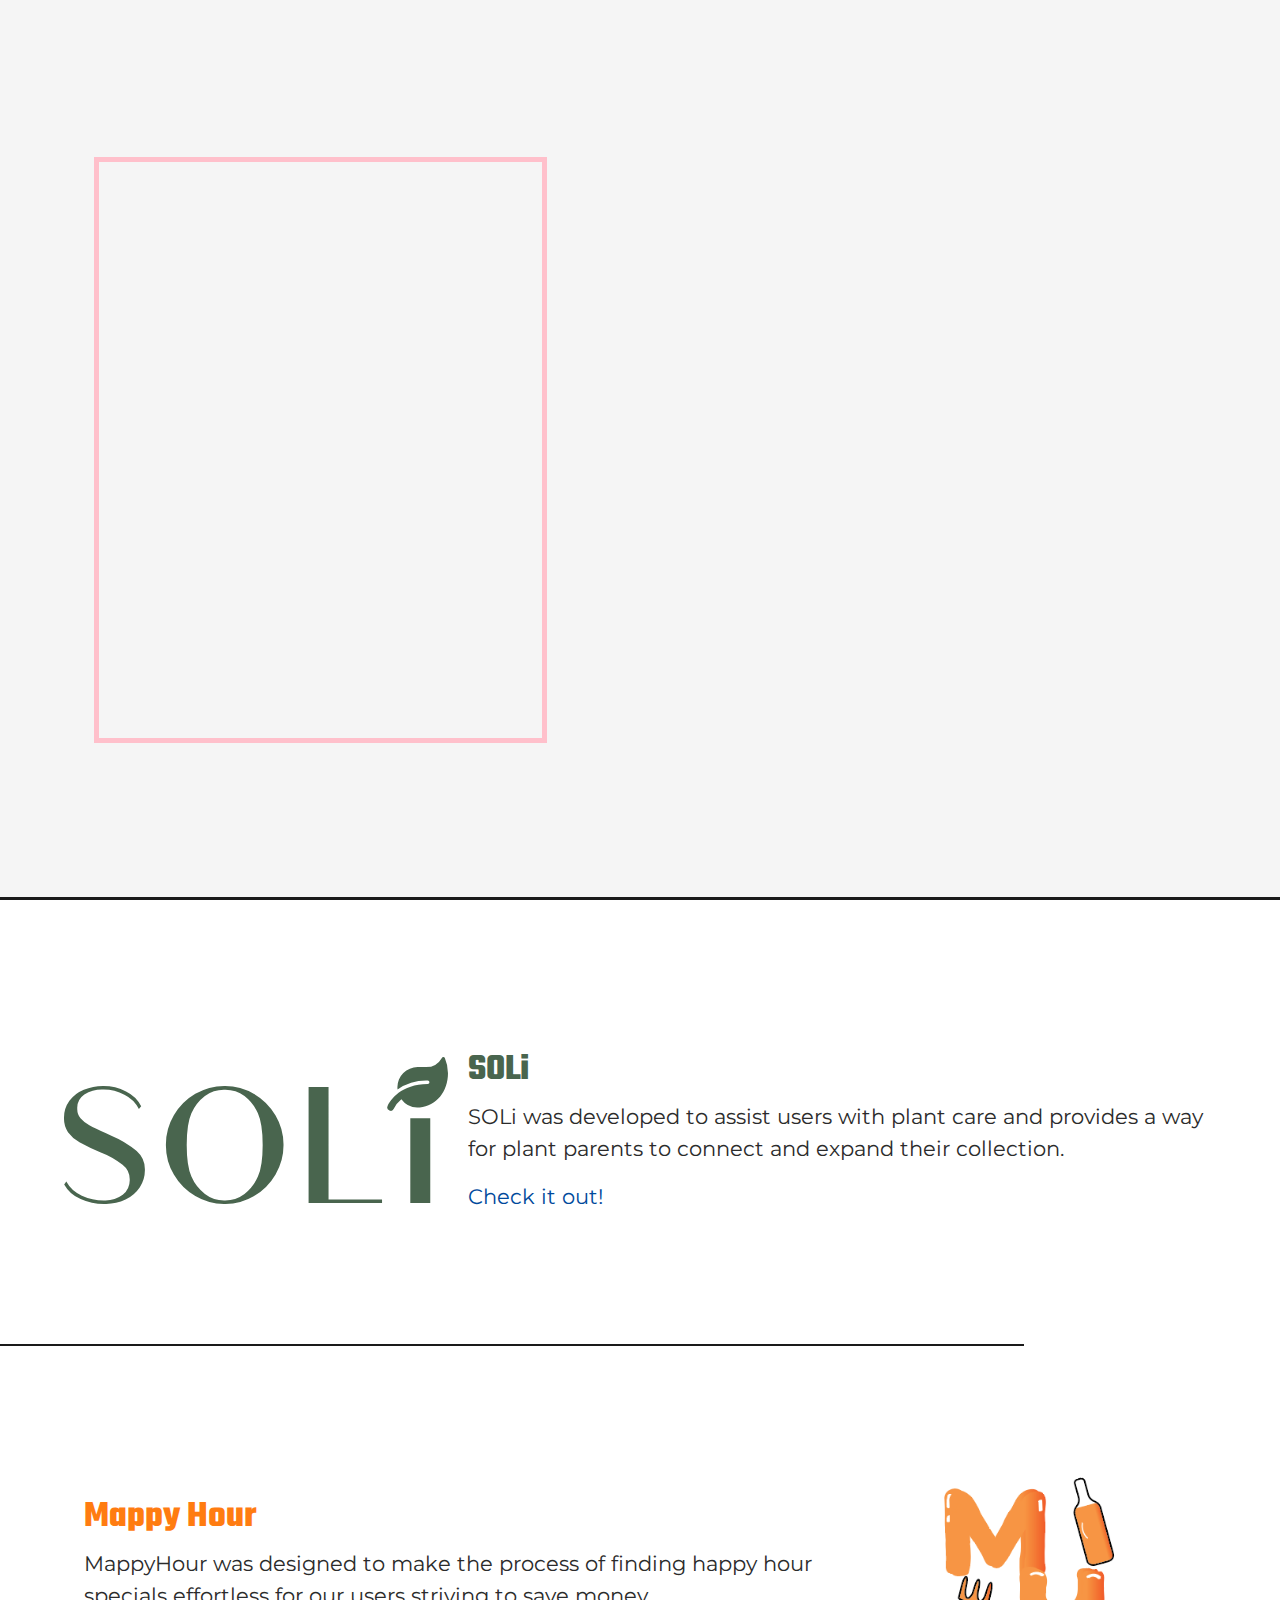
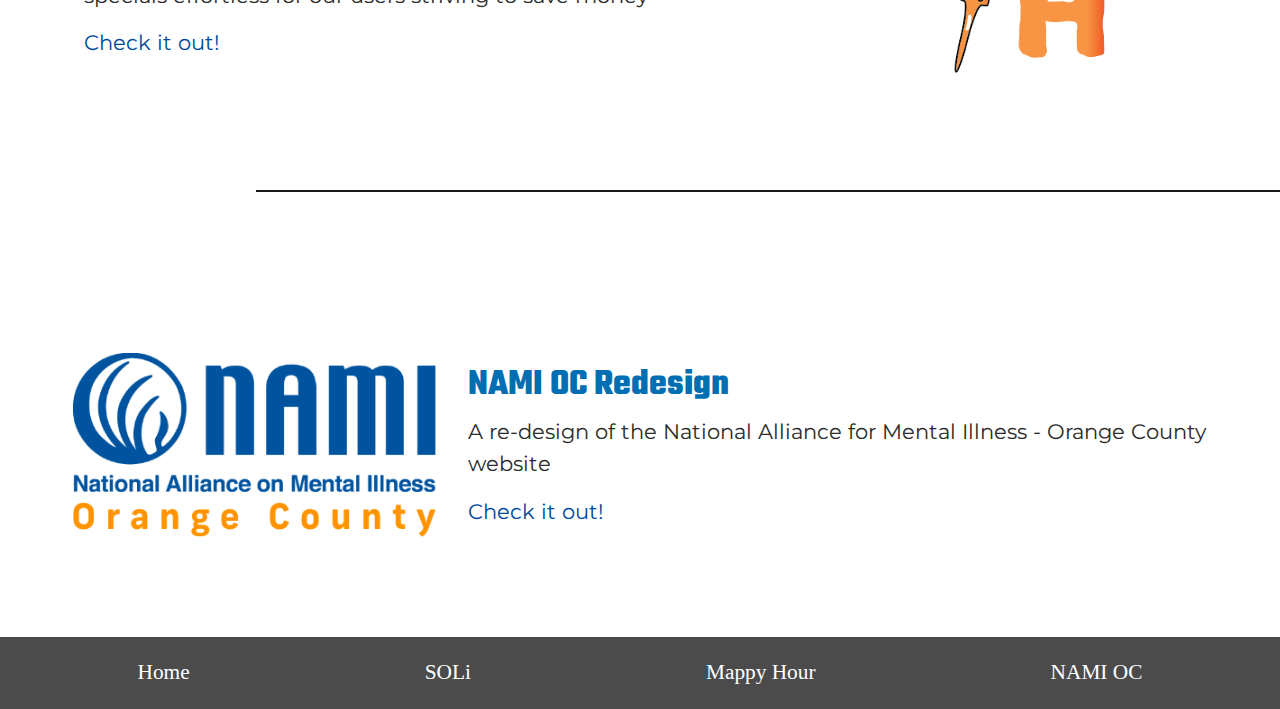
==== index.html @ 0fc28e8e "responsive aimations and new header for home page. changed about me to be home and fixed footer as w" ====
<!DOCTYPE html>
<html>

<head>
    <link rel="stylesheet" href="https://stackpath.bootstrapcdn.com/bootstrap/4.3.1/css/bootstrap.min.css"
        integrity="sha384-ggOyR0iXCbMQv3Xipma34MD+dH/1fQ784/j6cY/iJTQUOhcWr7x9JvoRxT2MZw1T" crossorigin="anonymous">
    <link href="css/style.css" type="text/css" rel="stylesheet">
    <meta name="viewport" content="width=device-width, initial-scale=1">
    <link href="https://fonts.googleapis.com/css?family=Montserrat|Teko&display=swap" rel="stylesheet">
    <title>JsG Portfolio</title>
</head>

<script src="https://ajax.googleapis.com/ajax/libs/jquery/3.4.1/jquery.min.js"></script>
<script src="js/script.js"></script>

<body>

    <div class='header'>
        <div class="container">
            <span class="text1">J</span>
            <span class="text2">s</span>
            <span class="text3">G</span>
        </div>
        <div class="personal">
            Hi, my name is Jonathan, but you can call me Jack.
            <br><br>
            I have experience in UX Research, UI Design, Frontend Coding, and graphic design.
            <br><br>
            <a href="mailto:j13galloway@gmail.com" target="_blank" rel="noopener noreferrer" class="button"
                id="contact">Say Hi!</a>
        </div>
    </div>

    <a href="#solilink">
        <div class="box" href="">
            <span></span>
            <span></span>
            <span></span>
        </div>
    </a>



    <div class="showcase" id="solilink">
        <div class="gridImg"><a href="Soli/soli.html"><img class="showHiFi" src="Soli/images/logo.svg"></a>
        </div>
        <div class="gridText">
            <h1 class="showHeading" style="color: #49654E;">SOLi</h1>
            <p>SOLi was developed to assist users with plant care and provides a way for plant parents to connect
                and
                expand their collection.</p>
            <div><a href="Soli/soli.html">Check it out!</a></div>
        </div>
    </div>
    <hr />

    <div class="showcase2">
        <div class="gridImg2"><a href="MappyHour/index.html"><img class="showHiFi"
                    src="MappyHour/images/logo_2.PNG"></a>
        </div>
        <div class="gridText2">
            <h1 class="showHeading" style="color: #ff7c11;">Mappy Hour</h1>
            <p>MappyHour was designed to make the process of finding happy hour specials effortless for our users
                striving to save money
            </p>
            <div><a href="MappyHour/index.html">Check it out!</a></div>
        </div>
    </div>
    <div id="move">
        <hr />
    </div>


    <div class="showcase">
        <div class="gridImg"><a href="NAMI/nami.html"><img class="showHiFi" src="NAMI/images/nami_logo.png"></a>
        </div>
        <div class="gridText">
            <h1 class="showHeading" style="color: #006EB3;">NAMI OC Redesign</h1>
            <p>A re-design of the National Alliance for Mental Illness - Orange County website
            </p>
            <div><a href="NAMI/nami.html">Check it out!</a></div>
        </div>
    </div>


    <footer id="footer">
        <!-- <div><a href="Contact Me/contactMe.html">Contact Me</a></div> -->
        <div class="footerMobile"><a href="#">Home</a></div>
        <div class="footerMobile"><a href="Soli/soli.html">SOLi</a></div>
        <div class="footerMobile"><a href="MappyHour/index.html">Mappy Hour</a></div>
        <div class="footerMobile"><a href="NAMI/nami.html">NAMI OC</a></div>
    </footer>

</body>

</html>
---- css/style.css ----
body {
    font-family: 'Montserrat', sans-serif;
    color: #2b2b2b;
    opacity: 1;
    transition: 2s opacity;
    font-size: 16pt;
    background-color: white;
}

html{
    scroll-behavior: smooth;
}

.header{
    width: auto;
    height: 100vh;
    display: grid;
    grid-template-rows: 100vh;
    grid-template-columns: 1fr 1fr;
    grid-template-areas: 
    "logo info";
    align-items: center;
    background-color: whitesmoke;
    align-items: center;
    border-bottom: 3px solid #1a1a1a;
}

.bigWord{
    font-size: 555pt;
    color: #1a1a1a;
    font-family: 'Teko', sans-serif;
    padding: 20px;
}

.button{
    text-align: center;
    font-weight: bolder;
    padding: 10px 26px 10px 26px;
    max-width: 250px;
    margin: 10px 0 10px 0;
    width: auto;
    height: auto;
    transition: all .2s ease-in-out;
}

.button:hover { transform: scale(1.1); }

#contact{
    background-color: #353535;
    color: white;
    text-decoration: none;
}

a {
    color: #00499C;
}

a:hover{
    color: rgb(0, 52, 112);
}

.personal{
    grid-area: info;
    opacity: 0;
    color: #1a1a1a;
    font-size: 16pt;
    animation: info 2s 1;
    animation-fill-mode: forwards;
    animation-delay: 3.5s;
    border: pink solid 5px;
}

@keyframes info{
    0%{
        opacity: 0;
    }
    100%{
        opacity: 100%;
    }
}

.box{
    position: absolute;
    top: 85%;
    left: 50%;
    transform: translate(-50%, -50%)
}

.box span{
    display: block;
    width: 30px;
    height: 30px;
    opacity: 0;
    border-bottom: 2px solid #000000;
    border-right: 2px solid #000000;
    transform: rotate(45deg);
    margin: -10px;
    animation: animate 2s infinite;
    animation-delay: 7s;
}
.box span:nth-child(2){
    animation-delay: 6.8s;
}
.box span:nth-child(3){
    animation-delay: 6.6s;
}

@keyframes animate{
    0%{
        opacity: 0;
        transform: rotate(45deg) translate(-20px,-20px);
    }
    50%{
        opacity: 1;
    }
    100%{
        opacity: 0;
        transform: rotate(45deg) translate(20px,20px);
    }
}


.container{
    width: auto;
    height: auto;
    grid-area: logo;
    border: pink solid 5px;
}

.container span{
    color: #1a1a1a;
    display: inline-block;
}

.text1{
    animation: text 3s 1;
    opacity: 0;
    animation-fill-mode: forwards;
    font-size: 30vw;
    color: #1a1a1a;
    font-family: 'Teko', sans-serif;
}

.text2{
    animation: text 3s 1;
    opacity: 0;
    animation-fill-mode: forwards;
    font-size: 30vw;
    color: #1a1a1a;
    font-family: 'Teko', sans-serif;
    animation-delay: 0.2s;
}

.text3{
    animation: text 3s 1;
    opacity: 0;
    animation-fill-mode: forwards;
    font-size: 30vw;
    color: #1a1a1a;
    font-family: 'Teko', sans-serif;
    animation-delay: 0.4s;
}

@keyframes text{
    0%{
        opacity: 0;
        color: whitesmoke;
        transform: translate(300%, 200px);
    }
    40%{
        opacity: 100%;
    }
    60%{
        opacity: 100%;
        transform: translate(300%,0);
    }
    70%{
        opacity: 100%;
        transform: translate(300%,0);
    }
    100%{
        opacity: 100%;
        transform: translate(0,0);
    }
    
}

.showcase{
    margin: 3% 5% 0 5%;
    display: grid;
    grid-template-columns: 1fr 1fr 1fr;
    grid-template-rows: 30vw;
    grid-template-areas: 
    "pic txt txt";
    align-items: center;
}

.gridImg{
    display: grid;
    grid-area: pic;
}

.gridText{
    padding-left: 20px;
    display: grid;
    grid-area: txt;
}

.showcase2{
    margin: 3% 5% 0 5%;
    display: grid;
    grid-template-columns: 1fr 1fr 1fr;
    grid-template-rows: 30vw;
    grid-template-areas: 
    "txt2 txt2 pic2";
    align-items: center;
}

.gridImg2{
    display: grid;
    grid-area: pic2;
}

.gridText2{
    padding-left: 20px;
    display: grid;
    grid-area: txt2;
}

.showHeading{
    color: #00499C;
    font-weight: bold;
    font-size: 28pt;
    font-family: 'Teko', sans-serif;
}

.showHiFi{
    text-align: center;
    max-width: 500px;
    width: 30vw;
}

hr {
    display: flex;
    justify-items: flex-start;
    height: 1px;
    border: 0;
    border-top: 2px solid #1a1a1a;
    margin: 1em 0;
    padding: 0;
    width: 80vw;
}

#move {
    display: flex;
    justify-content: flex-end;
}

#footer{
    display: flex;
    justify-content: space-around;
    align-content: center;
    justify-items: center;
    height: auto;
    padding: 20px;
    background-color: rgb(75, 75, 75);
    color: white;
    font-family: Georgia, 'Times New Roman', Times, serif;
}

#footer a{
    color: white;
}

#footer a:hover{
    color: rgb(204, 204, 204);
    text-decoration: none;
}



/* @media only screen and (max-width: 750px) {

    body {
        font-family: 'Montserrat', sans-serif;
        color: #2b2b2b;
        opacity: 1;
        transition: 2s opacity;
        font-size: 14pt;
    }
    
    body.fade-out {
        opacity: 0;
        transition: none;
    }
    
    .header{
        width: auto;
        height: 50vh;
        background-color: #00499C;
        display: flex;
        flex-direction: column;
    }
    
    .bigWord{
        font-size: 200pt;
        color: white;
        font-family: 'Teko', sans-serif;
        padding: 0;
        line-height: 110px;
        margin: 80px 0 0 0;
    }
    
    .button{
        text-align: center;
        font-weight: bolder;
        padding: 7px 23px 7px 23px;
        max-width: 250px;
        margin: 10px 0 10px 0;
        width: auto;
        height: auto;
        transition: all .2s ease-in-out;
        border: #ffffff73 2px solid;
    }
    
    .button:hover { transform: scale(1.1); }
    
    #contact{
        background-color: #00499C;
        color: white;
    }
    
    a {
        color: #00499C;
    }
    
    a:hover{
        color: rgb(0, 52, 112);
    }
    
    #personal{
        color: white;
        border: white;
    }
    
    
    .showcase{
        margin: 3% 5% 0 5%;
        display: grid;
        grid-template-columns: 1fr 1fr 1fr;
        grid-template-rows: 30vw;
        grid-template-areas: 
        "pic txt txt";
        align-items: center;
    }
    
    .gridImg{
        display: grid;
        grid-area: pic;
    }
    
    .gridText{
        padding-left: 20px;
        display: grid;
        grid-area: txt;
    }
    
    .showcase2{
        margin: 3% 5% 0 5%;
        display: grid;
        grid-template-columns: 1fr 1fr 1fr;
        grid-template-rows: 30vw;
        grid-template-areas: 
        "txt2 txt2 pic2";
        align-items: center;
    }
    
    .gridImg2{
        display: grid;
        grid-area: pic2;
    }
    
    .gridText2{
        padding-left: 20px;
        display: grid;
        grid-area: txt2;
    }
    
    .showHeading{
        color: #00499C;
        font-weight: bold;
        font-size: 28pt;
        font-family: 'Teko', sans-serif;
    }
    
    .showHiFi{
        text-align: center;
        max-width: 500px;
        width: 30vw;
    }
    
    hr {
        display: flex;
        justify-items: flex-start;
        height: 1px;
        border: 0;
        border-top: 2px solid #00499C;
        margin: 1em 0;
        padding: 0;
        width: 80vw;
    }
    
    #move {
        display: flex;
        justify-content: flex-end;
    }
    
    #footer{
        display: flex;
        flex-direction: column;
        height: auto;
        padding: 20px;
        background-color: rgb(75, 75, 75);
        color: white;
        font-family: Georgia, 'Times New Roman', Times, serif;
    }
    
    #footer a{
        color: white;
    }
    
    #footer a:hover{
        color: rgb(204, 204, 204);
        text-decoration: none;
    }

    .footerMobile{
        display: flex;
        justify-content: center;
        padding: 20px;
    }

} */
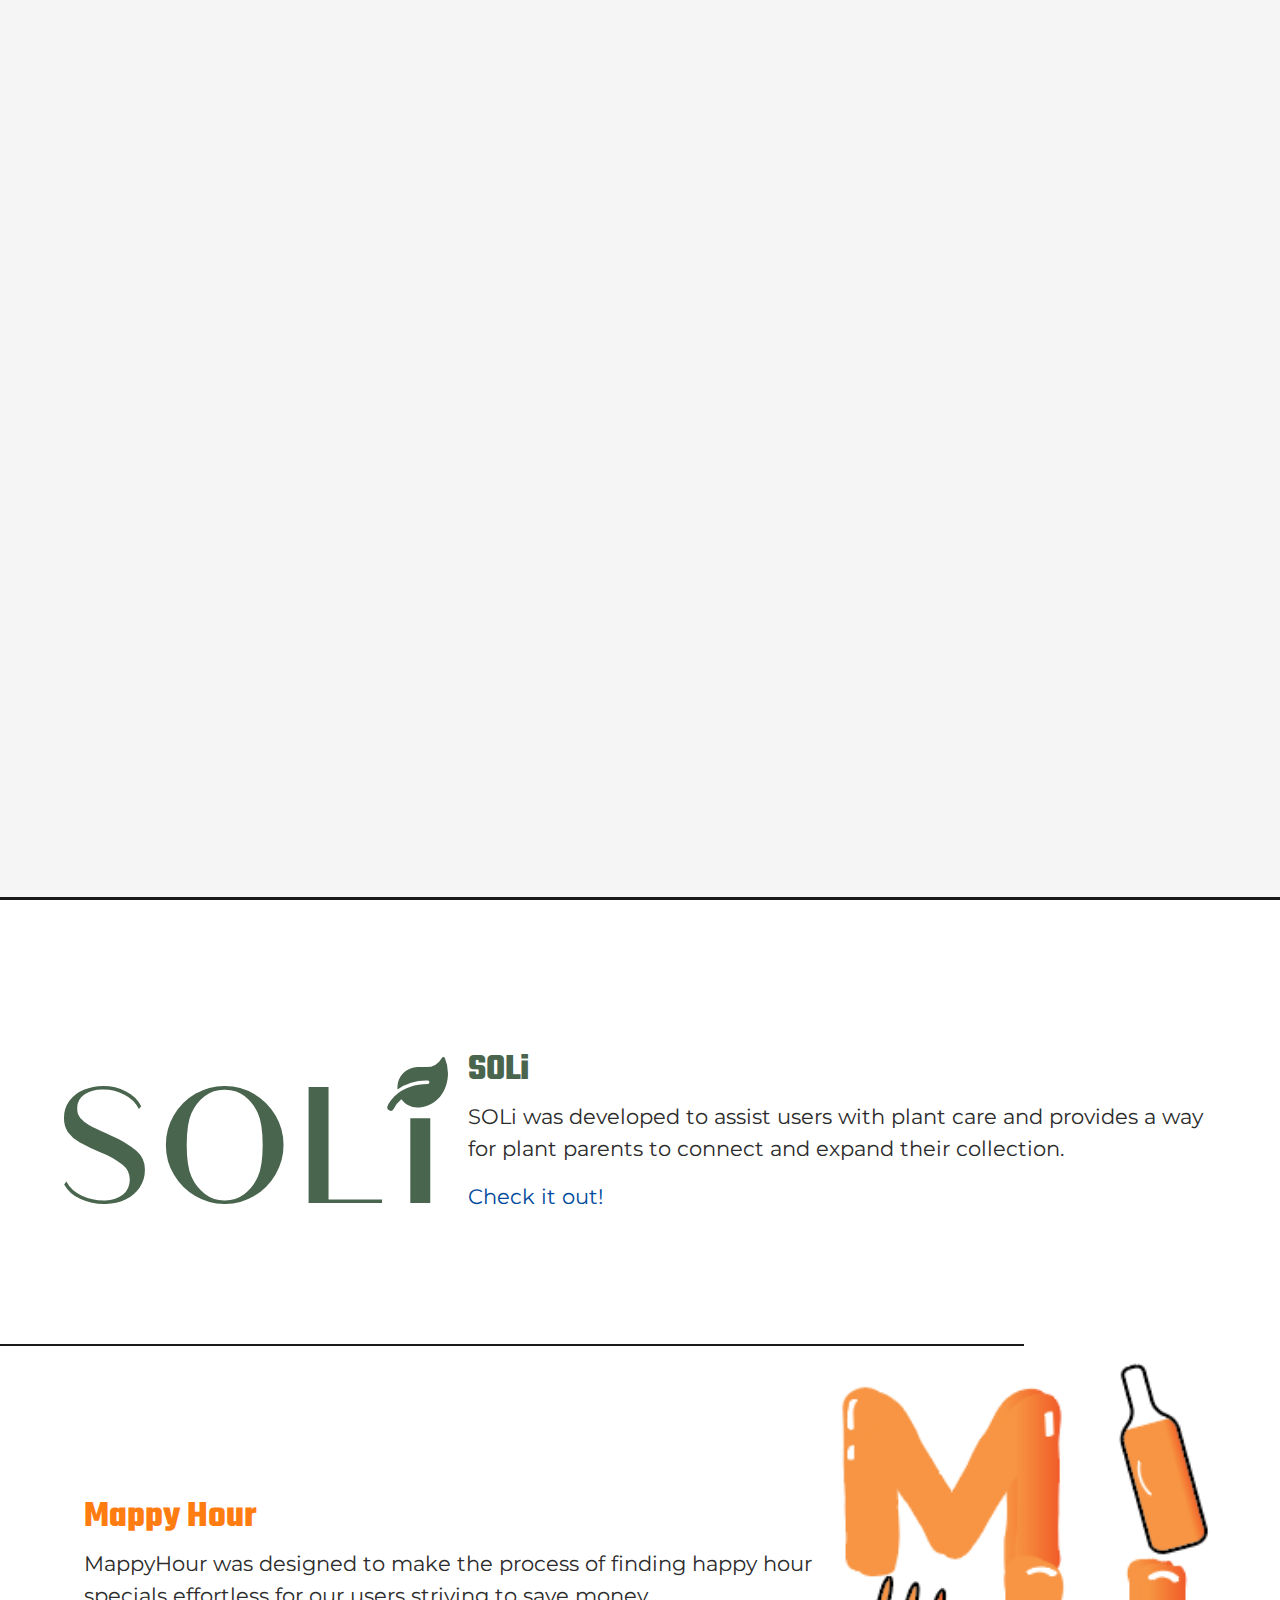
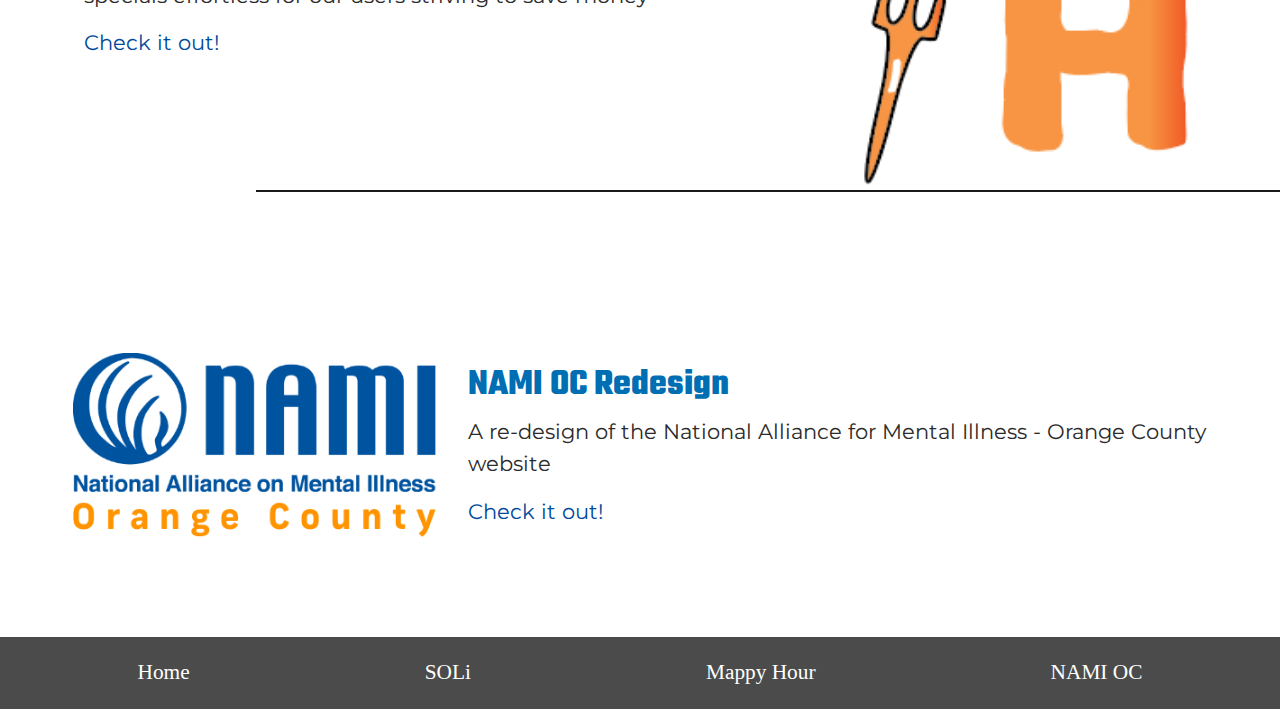
==== commit 81cded71: "Mobile responsive site fixed" ====
--- a/index.html
+++ b/index.html
@@ -18,7 +18,7 @@
     <div class='header'>
         <div class="container">
             <span class="text1">J</span>
-            <span class="text2">s</span>
+            <span class="text2">S</span>
             <span class="text3">G</span>
         </div>
         <div class="personal">
@@ -30,14 +30,6 @@
                 id="contact">Say Hi!</a>
         </div>
     </div>
-
-    <a href="#solilink">
-        <div class="box" href="">
-            <span></span>
-            <span></span>
-            <span></span>
-        </div>
-    </a>
 
 
 
@@ -56,7 +48,7 @@
 
     <div class="showcase2">
         <div class="gridImg2"><a href="MappyHour/index.html"><img class="showHiFi"
-                    src="MappyHour/images/logo_2.PNG"></a>
+                    src="MappyHour/images/mappyLogo.svg"></a>
         </div>
         <div class="gridText2">
             <h1 class="showHeading" style="color: #ff7c11;">Mappy Hour</h1>
--- a/css/style.css
+++ b/css/style.css
@@ -15,6 +15,7 @@
     width: auto;
     height: 100vh;
     display: grid;
+    padding: 0 20px 0 0;
     grid-template-rows: 100vh;
     grid-template-columns: 1fr 1fr;
     grid-template-areas: 
@@ -67,7 +68,6 @@
     animation: info 2s 1;
     animation-fill-mode: forwards;
     animation-delay: 3.5s;
-    border: pink solid 5px;
 }
 
 @keyframes info{
@@ -124,7 +124,6 @@
     width: auto;
     height: auto;
     grid-area: logo;
-    border: pink solid 5px;
 }
 
 .container span{
@@ -279,7 +278,11 @@
 
 
 
-/* @media only screen and (max-width: 750px) {
+
+
+
+
+@media only screen and (max-width: 750px) {
 
     body {
         font-family: 'Montserrat', sans-serif;
@@ -287,47 +290,53 @@
         opacity: 1;
         transition: 2s opacity;
         font-size: 14pt;
-    }
-    
-    body.fade-out {
-        opacity: 0;
-        transition: none;
+        background-color: white;
+    }
+    
+    html{
+        scroll-behavior: smooth;
     }
     
     .header{
         width: auto;
-        height: 50vh;
-        background-color: #00499C;
-        display: flex;
-        flex-direction: column;
+        height: 100vh;
+        display: grid;
+        padding: 0 20px 0 20px;
+        grid-template-rows: 30vh 60vh;
+        grid-template-columns: auto;
+        grid-template-areas: 
+        "logo"
+        "info";
+        align-items: center;
+        background-color: whitesmoke;
+        align-items: center;
+        border-bottom: 3px solid #1a1a1a;
     }
     
     .bigWord{
-        font-size: 200pt;
-        color: white;
+        font-size: 555pt;
+        color: #1a1a1a;
         font-family: 'Teko', sans-serif;
-        padding: 0;
-        line-height: 110px;
-        margin: 80px 0 0 0;
+        padding: 20px;
     }
     
     .button{
         text-align: center;
         font-weight: bolder;
-        padding: 7px 23px 7px 23px;
+        padding: 10px 26px 10px 26px;
         max-width: 250px;
         margin: 10px 0 10px 0;
         width: auto;
         height: auto;
         transition: all .2s ease-in-out;
-        border: #ffffff73 2px solid;
     }
     
     .button:hover { transform: scale(1.1); }
     
     #contact{
-        background-color: #00499C;
+        background-color: #353535;
         color: white;
+        text-decoration: none;
     }
     
     a {
@@ -338,24 +347,104 @@
         color: rgb(0, 52, 112);
     }
     
-    #personal{
-        color: white;
-        border: white;
-    }
-    
+    .personal{
+        grid-area: info;
+        opacity: 0;
+        color: #1a1a1a;
+        font-size: 16pt;
+        animation: info 2s 1;
+        animation-fill-mode: forwards;
+        animation-delay: 2.5s;
+    }
+    
+    @keyframes info{
+        0%{
+            opacity: 0;
+        }
+        100%{
+            opacity: 100%;
+        }
+    }
+    
+    
+    .container{
+        width: auto;
+        grid-area: logo;
+        padding-top: 80px;
+    }
+    
+    .container span{
+        color: #1a1a1a;
+        display: inline-block;
+    }
+    
+    .text1{
+        animation: text 3s 1;
+        opacity: 0;
+        animation-fill-mode: forwards;
+        font-size: 50vw;
+        color: #1a1a1a;
+        font-family: 'Teko', sans-serif;
+    }
+    
+    .text2{
+        animation: text 3s 1;
+        opacity: 0;
+        animation-fill-mode: forwards;
+        font-size: 50vw;
+        color: #1a1a1a;
+        font-family: 'Teko', sans-serif;
+        animation-delay: 0.2s;
+    }
+    
+    .text3{
+        animation: text 3s 1;
+        opacity: 0;
+        animation-fill-mode: forwards;
+        font-size: 50vw;
+        color: #1a1a1a;
+        font-family: 'Teko', sans-serif;
+        animation-delay: 0.4s;
+    }
+    
+    @keyframes text{
+        0%{
+            opacity: 0;
+            color: whitesmoke;
+            transform: translate(0, 200px);
+        }
+        40%{
+            opacity: 100%;
+        }
+        60%{
+            opacity: 100%;
+            transform: translate(0,0);
+        }
+        70%{
+            opacity: 100%;
+            transform: translate(0,0);
+        }
+        100%{
+            opacity: 100%;
+            transform: translate(0,0);
+        }
+        
+    }
     
     .showcase{
         margin: 3% 5% 0 5%;
         display: grid;
-        grid-template-columns: 1fr 1fr 1fr;
-        grid-template-rows: 30vw;
+        grid-template-columns: auto;
+        grid-template-rows: 1fr 1fr;
         grid-template-areas: 
-        "pic txt txt";
+        "pic"
+        "txt";
         align-items: center;
     }
     
     .gridImg{
         display: grid;
+        justify-items: center;
         grid-area: pic;
     }
     
@@ -366,22 +455,23 @@
     }
     
     .showcase2{
-        margin: 3% 5% 0 5%;
-        display: grid;
-        grid-template-columns: 1fr 1fr 1fr;
-        grid-template-rows: 30vw;
+        display: grid;
+        grid-template-columns: auto;
+        grid-template-rows: 1fr 1fr;
         grid-template-areas: 
-        "txt2 txt2 pic2";
+        "pic2"
+        "txt2";
         align-items: center;
     }
     
     .gridImg2{
+        justify-items: center;
         display: grid;
         grid-area: pic2;
     }
     
     .gridText2{
-        padding-left: 20px;
+        padding: 0 20px 0 20px;
         display: grid;
         grid-area: txt2;
     }
@@ -394,9 +484,8 @@
     }
     
     .showHiFi{
-        text-align: center;
         max-width: 500px;
-        width: 30vw;
+        width: 70vw;
     }
     
     hr {
@@ -404,7 +493,7 @@
         justify-items: flex-start;
         height: 1px;
         border: 0;
-        border-top: 2px solid #00499C;
+        border-top: 2px solid #1a1a1a;
         margin: 1em 0;
         padding: 0;
         width: 80vw;
@@ -440,4 +529,4 @@
         padding: 20px;
     }
 
-} */+}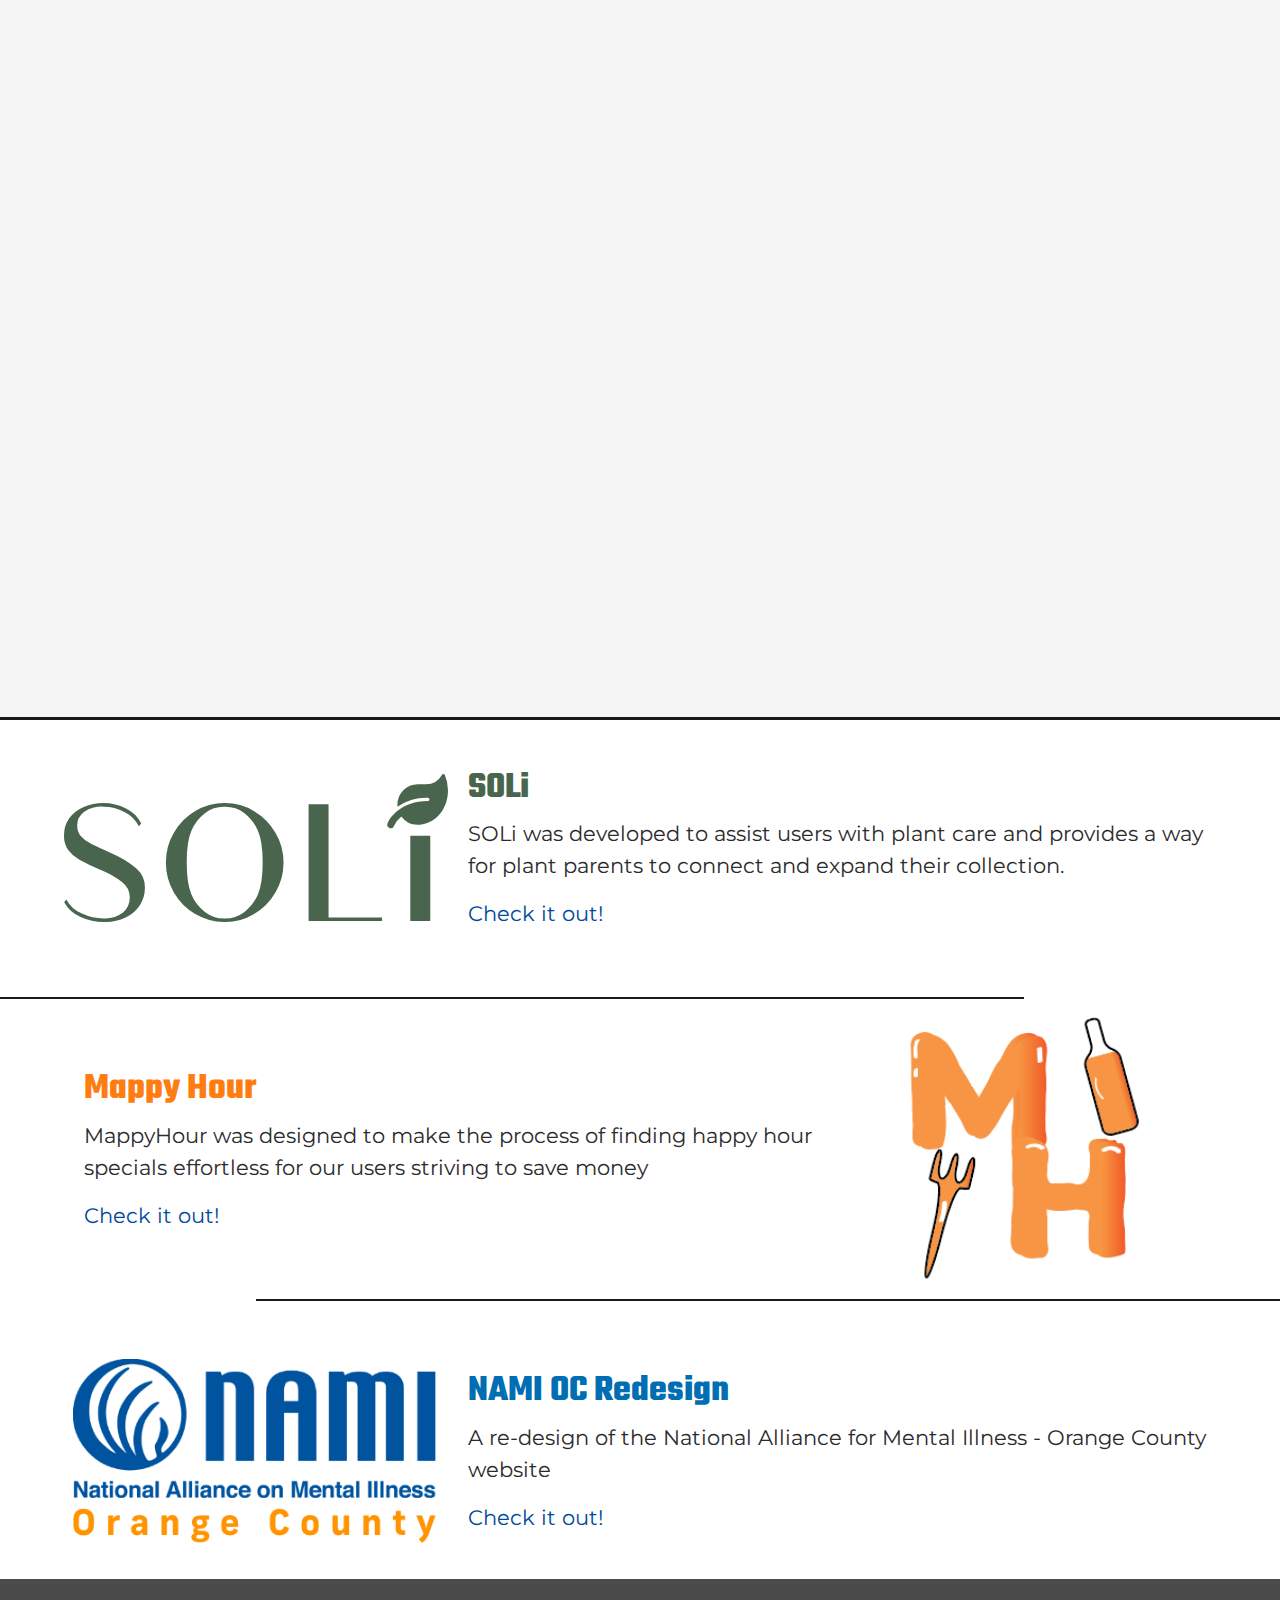
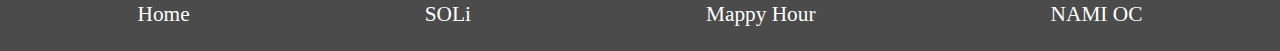
==== commit 21282387: "Removed broken buttons and adjusted home page" ====
--- a/index.html
+++ b/index.html
@@ -14,7 +14,6 @@
 <script src="js/script.js"></script>
 
 <body>
-
     <div class='header'>
         <div class="container">
             <span class="text1">J</span>
@@ -22,16 +21,14 @@
             <span class="text3">G</span>
         </div>
         <div class="personal">
-            Hi, my name is Jonathan, but you can call me Jack.
+            Hello! My name is Jonathan, but you can call me Jack.
             <br><br>
-            I have experience in UX Research, UI Design, Frontend Coding, and graphic design.
+            I have experience in UX Research & Design, Frontend Coding, and Graphic Design.
             <br><br>
             <a href="mailto:j13galloway@gmail.com" target="_blank" rel="noopener noreferrer" class="button"
-                id="contact">Say Hi!</a>
+                id="contact">Contact me!</a>
         </div>
     </div>
-
-
 
     <div class="showcase" id="solilink">
         <div class="gridImg"><a href="Soli/soli.html"><img class="showHiFi" src="Soli/images/logo.svg"></a>
@@ -47,8 +44,7 @@
     <hr />
 
     <div class="showcase2">
-        <div class="gridImg2"><a href="MappyHour/index.html"><img class="showHiFi"
-                    src="MappyHour/images/mappyLogo.svg"></a>
+        <div class="gridImg2"><a href="MappyHour/index.html"><img class="showHiFi" src="MappyHour/images/mappyLogo.svg"></a>
         </div>
         <div class="gridText2">
             <h1 class="showHeading" style="color: #ff7c11;">Mappy Hour</h1>
--- a/css/style.css
+++ b/css/style.css
@@ -13,7 +13,7 @@
 
 .header{
     width: auto;
-    height: 100vh;
+    height: 80vh;
     display: grid;
     padding: 0 20px 0 0;
     grid-template-rows: 100vh;
@@ -185,10 +185,10 @@
 }
 
 .showcase{
-    margin: 3% 5% 0 5%;
+    margin: 0 5% 0 5%;
     display: grid;
     grid-template-columns: 1fr 1fr 1fr;
-    grid-template-rows: 30vw;
+    grid-template-rows: 20vw;
     grid-template-areas: 
     "pic txt txt";
     align-items: center;
@@ -206,10 +206,10 @@
 }
 
 .showcase2{
-    margin: 3% 5% 0 5%;
+    margin: 0 5% 0 5%;
     display: grid;
     grid-template-columns: 1fr 1fr 1fr;
-    grid-template-rows: 30vw;
+    grid-template-rows: 20vw;
     grid-template-areas: 
     "txt2 txt2 pic2";
     align-items: center;
@@ -234,7 +234,9 @@
 }
 
 .showHiFi{
+    object-fit: contain;
     text-align: center;
+    max-height: 30vh;
     max-width: 500px;
     width: 30vw;
 }
@@ -432,10 +434,10 @@
     }
     
     .showcase{
-        margin: 3% 5% 0 5%;
+        margin: 3% 5% 3% 5%;
         display: grid;
         grid-template-columns: auto;
-        grid-template-rows: 1fr 1fr;
+        grid-template-rows: auto;
         grid-template-areas: 
         "pic"
         "txt";
@@ -455,9 +457,10 @@
     }
     
     .showcase2{
+        margin: 3% 5% 3% 5%;
         display: grid;
         grid-template-columns: auto;
-        grid-template-rows: 1fr 1fr;
+        grid-template-rows: auto;
         grid-template-areas: 
         "pic2"
         "txt2";
@@ -471,7 +474,6 @@
     }
     
     .gridText2{
-        padding: 0 20px 0 20px;
         display: grid;
         grid-area: txt2;
     }
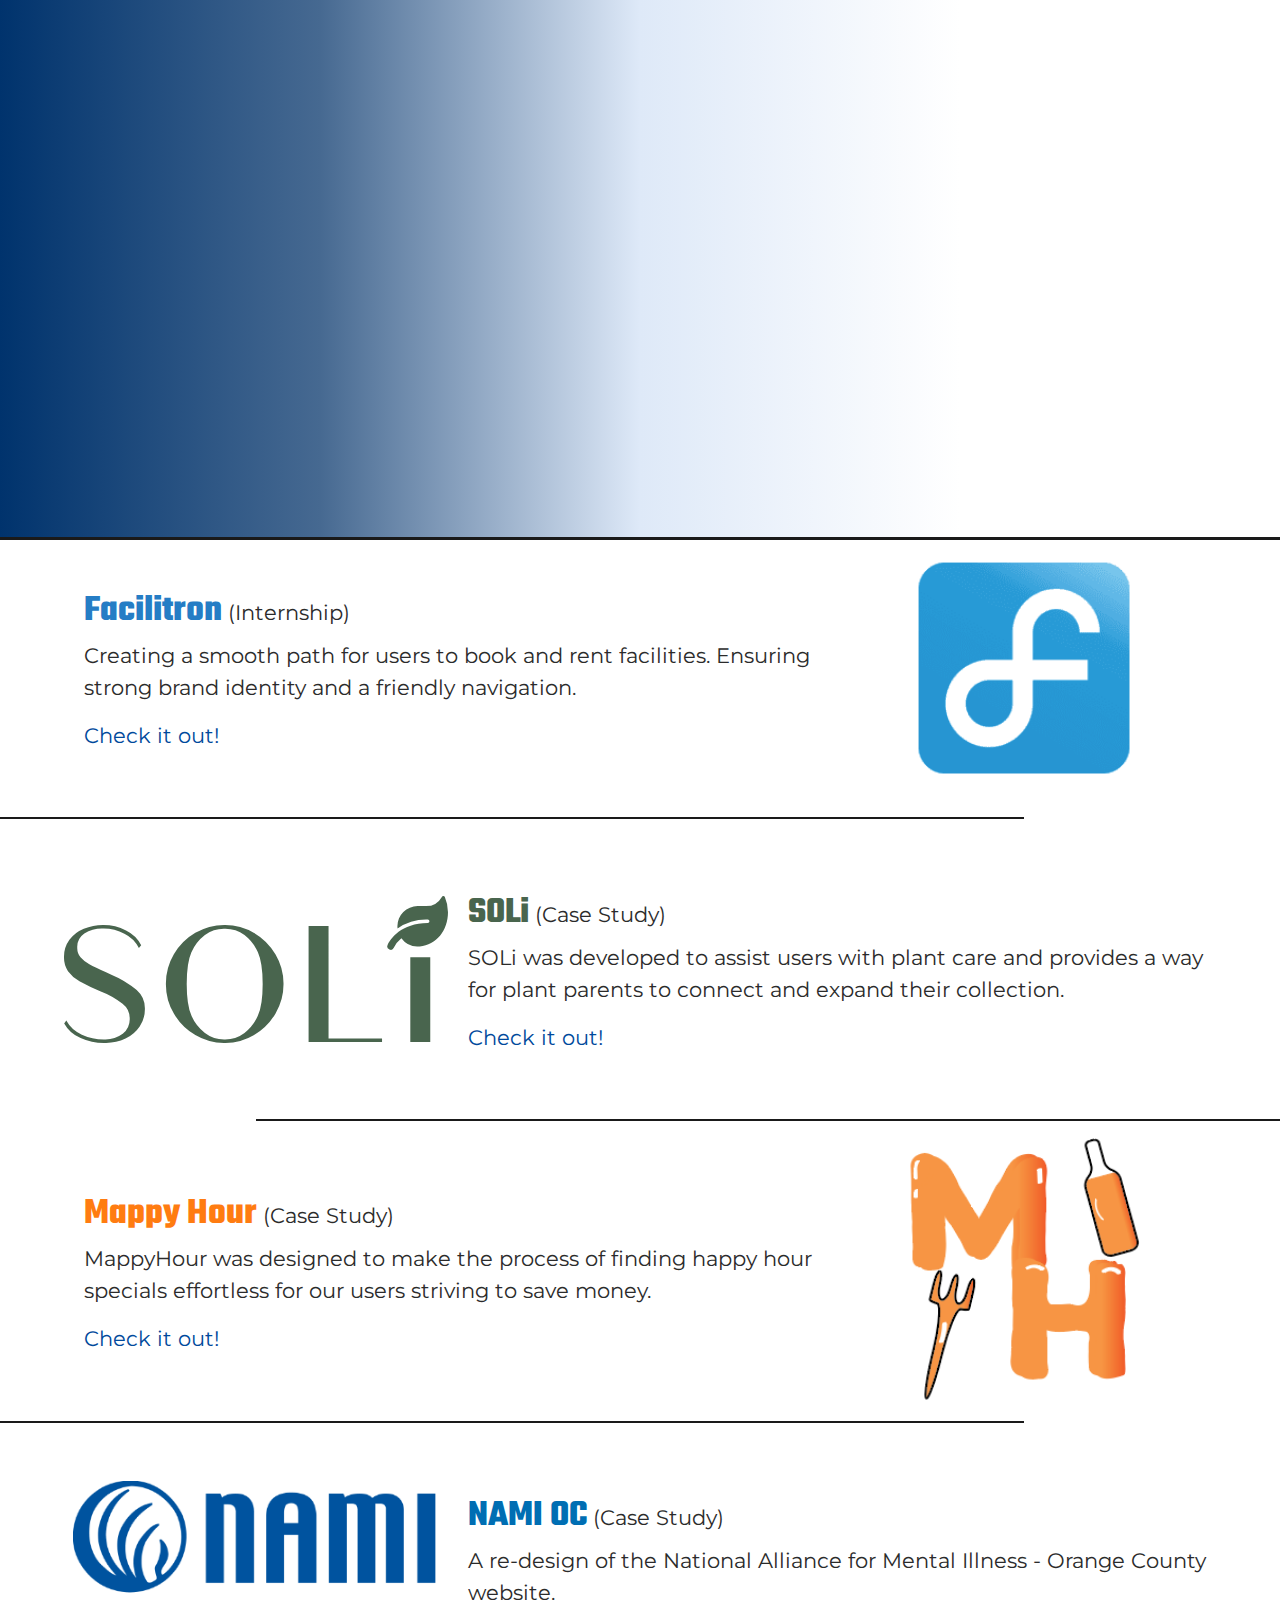
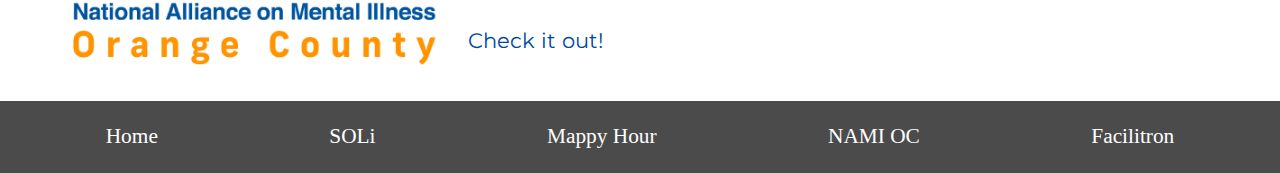
==== commit 238266d7: "Added Facilitron and redesigned hero images as well as landing page animation" ====
--- a/index.html
+++ b/index.html
@@ -21,50 +21,69 @@
             <span class="text3">G</span>
         </div>
         <div class="personal">
-            Hello! My name is Jonathan, but you can call me Jack.
+            Hello!
+            <br><br>My name is Jonathan S. Galloway, but you can call me Jack.
+            <br><br>I am a hard working and dedicated UX/UI Designer with working knowledge in front end coding. I have
+            a BA in Psychology and have completed a UX/UI Bootcamp. In my free time I enjoy kayaking, learning to code
+            Python, and working on my car.
             <br><br>
-            I have experience in UX Research & Design, Frontend Coding, and Graphic Design.
+            <strong>UX:</strong> A/B User testing, Interviews, Surveys, Storyboarding, Affinity Diagrams<br>
+            <strong>UI:</strong> Adobe: Photoshop, Illustrator, InDesign, Premiere, XD; Sketch; InVision<br>
+            <strong>Coding:</strong> HTML5; CSS; JavaScript; jQuery; Bootstrap; Webflow; Python3
             <br><br>
             <a href="mailto:j13galloway@gmail.com" target="_blank" rel="noopener noreferrer" class="button"
-                id="contact">Contact me!</a>
+                id="contact">Contact me</a>
         </div>
     </div>
+
+    <div class="showcase2">
+        <div class="gridImg2"><a href="facilitron/facilitron.html"><img class="showHiFi"
+                    src="facilitron/images/small_logo.png"></a>
+        </div>
+        <div class="gridText2">
+            <div><span class="showHeading" style="color: #257dc5;">Facilitron</span>  (Internship)</div>
+            <p>Creating a smooth path for users to book and rent facilities. Ensuring strong brand identity and a
+                friendly navigation.</p>
+            <div><a href="facilitron/facilitron.html">Check it out!</a></div>
+        </div>
+    </div>
+    <hr />
 
     <div class="showcase" id="solilink">
         <div class="gridImg"><a href="Soli/soli.html"><img class="showHiFi" src="Soli/images/logo.svg"></a>
         </div>
         <div class="gridText">
-            <h1 class="showHeading" style="color: #49654E;">SOLi</h1>
-            <p>SOLi was developed to assist users with plant care and provides a way for plant parents to connect
-                and
+            <div><span class="showHeading" style="color: #49654E;">SOLi</span>  (Case Study)</div>
+            <p>SOLi was developed to assist users with plant care and provides a way for plant parents to connect and
                 expand their collection.</p>
             <div><a href="Soli/soli.html">Check it out!</a></div>
-        </div>
-    </div>
-    <hr />
-
-    <div class="showcase2">
-        <div class="gridImg2"><a href="MappyHour/index.html"><img class="showHiFi" src="MappyHour/images/mappyLogo.svg"></a>
-        </div>
-        <div class="gridText2">
-            <h1 class="showHeading" style="color: #ff7c11;">Mappy Hour</h1>
-            <p>MappyHour was designed to make the process of finding happy hour specials effortless for our users
-                striving to save money
-            </p>
-            <div><a href="MappyHour/index.html">Check it out!</a></div>
         </div>
     </div>
     <div id="move">
         <hr />
     </div>
 
+    <div class="showcase2">
+        <div class="gridImg2"><a href="MappyHour/index.html"><img class="showHiFi"
+                    src="MappyHour/images/mappyLogo.svg"></a>
+        </div>
+        <div class="gridText2">
+            <div><span class="showHeading" style="color: #ff7c11;">Mappy Hour</span>  (Case Study)</div>
+            <p>MappyHour was designed to make the process of finding happy hour specials effortless for our users
+                striving to save money.
+            </p>
+            <div><a href="MappyHour/index.html">Check it out!</a></div>
+        </div>
+    </div>
+    <hr />
+
 
     <div class="showcase">
         <div class="gridImg"><a href="NAMI/nami.html"><img class="showHiFi" src="NAMI/images/nami_logo.png"></a>
         </div>
         <div class="gridText">
-            <h1 class="showHeading" style="color: #006EB3;">NAMI OC Redesign</h1>
-            <p>A re-design of the National Alliance for Mental Illness - Orange County website
+            <div><span class="showHeading" style="color: #006EB3;">NAMI OC</span>  (Case Study)</div>
+            <p>A re-design of the National Alliance for Mental Illness - Orange County website.
             </p>
             <div><a href="NAMI/nami.html">Check it out!</a></div>
         </div>
@@ -72,11 +91,11 @@
 
 
     <footer id="footer">
-        <!-- <div><a href="Contact Me/contactMe.html">Contact Me</a></div> -->
         <div class="footerMobile"><a href="#">Home</a></div>
         <div class="footerMobile"><a href="Soli/soli.html">SOLi</a></div>
         <div class="footerMobile"><a href="MappyHour/index.html">Mappy Hour</a></div>
         <div class="footerMobile"><a href="NAMI/nami.html">NAMI OC</a></div>
+        <div class="footerMobile"><a href="../facilitron/facilitron.html">Facilitron</a></div>
     </footer>
 
 </body>
--- a/css/style.css
+++ b/css/style.css
@@ -11,17 +11,21 @@
     scroll-behavior: smooth;
 }
 
+h2 {
+    display: inline !important;
+}
+
 .header{
     width: auto;
-    height: 80vh;
+    height: 60vh;
     display: grid;
     padding: 0 20px 0 0;
-    grid-template-rows: 100vh;
+    grid-template-rows: 60vh;
     grid-template-columns: 1fr 1fr;
     grid-template-areas: 
     "logo info";
     align-items: center;
-    background-color: whitesmoke;
+    background-image: linear-gradient(to right, #00336d, #466991, #dee9f8, #ffffff, #ffffff);
     align-items: center;
     border-bottom: 3px solid #1a1a1a;
 }
@@ -47,7 +51,7 @@
 .button:hover { transform: scale(1.1); }
 
 #contact{
-    background-color: #353535;
+    background-color: #00499C;
     color: white;
     text-decoration: none;
 }
@@ -67,7 +71,7 @@
     font-size: 16pt;
     animation: info 2s 1;
     animation-fill-mode: forwards;
-    animation-delay: 3.5s;
+    animation-delay: 2.5s;
 }
 
 @keyframes info{
@@ -127,53 +131,51 @@
 }
 
 .container span{
-    color: #1a1a1a;
+    color: #ffffff;
     display: inline-block;
 }
 
 .text1{
-    animation: text 3s 1;
+    animation: text 2s 1;
     opacity: 0;
     animation-fill-mode: forwards;
     font-size: 30vw;
-    color: #1a1a1a;
+    color: #ffffff;
     font-family: 'Teko', sans-serif;
 }
 
 .text2{
-    animation: text 3s 1;
+    animation: text 2s 1;
     opacity: 0;
     animation-fill-mode: forwards;
     font-size: 30vw;
-    color: #1a1a1a;
+    color: #ffffff;
     font-family: 'Teko', sans-serif;
-    animation-delay: 0.2s;
+    animation-delay: 0.33s;
 }
 
 .text3{
-    animation: text 3s 1;
+    animation: text 2s 1;
     opacity: 0;
     animation-fill-mode: forwards;
     font-size: 30vw;
-    color: #1a1a1a;
+    color: #ffffff;
     font-family: 'Teko', sans-serif;
-    animation-delay: 0.4s;
+    animation-delay: 0.66s;
 }
 
 @keyframes text{
     0%{
         opacity: 0;
-        color: whitesmoke;
-        transform: translate(300%, 200px);
-    }
-    40%{
+        color: #00336d;
+        transform: translate(300%,0);
+    }
+    69%{
         opacity: 100%;
-    }
-    60%{
-        opacity: 100%;
-        transform: translate(300%,0);
+        color:#00336d;
     }
     70%{
+        color:#00336d;
         opacity: 100%;
         transform: translate(300%,0);
     }
@@ -231,6 +233,7 @@
     font-weight: bold;
     font-size: 28pt;
     font-family: 'Teko', sans-serif;
+    display: inline !important;
 }
 
 .showHiFi{
@@ -301,7 +304,7 @@
     
     .header{
         width: auto;
-        height: 100vh;
+        height: 110vh;
         display: grid;
         padding: 0 20px 0 20px;
         grid-template-rows: 30vh 60vh;
@@ -310,7 +313,7 @@
         "logo"
         "info";
         align-items: center;
-        background-color: whitesmoke;
+        background-image: linear-gradient(to bottom, #00336d, #8aa5c5, #ffffff, #ffffff, #ffffff);
         align-items: center;
         border-bottom: 3px solid #1a1a1a;
     }
@@ -319,7 +322,7 @@
         font-size: 555pt;
         color: #1a1a1a;
         font-family: 'Teko', sans-serif;
-        padding: 20px;
+        padding: 0 0 16px 0;
     }
     
     .button{
@@ -336,7 +339,7 @@
     .button:hover { transform: scale(1.1); }
     
     #contact{
-        background-color: #353535;
+        background-color: #00499C;
         color: white;
         text-decoration: none;
     }
@@ -354,6 +357,7 @@
         opacity: 0;
         color: #1a1a1a;
         font-size: 16pt;
+        margin-top: 15vh;
         animation: info 2s 1;
         animation-fill-mode: forwards;
         animation-delay: 2.5s;
@@ -376,7 +380,7 @@
     }
     
     .container span{
-        color: #1a1a1a;
+        color: #ffffff;
         display: inline-block;
     }
     
@@ -385,7 +389,7 @@
         opacity: 0;
         animation-fill-mode: forwards;
         font-size: 50vw;
-        color: #1a1a1a;
+        color: #ffffff;
         font-family: 'Teko', sans-serif;
     }
     
@@ -394,7 +398,7 @@
         opacity: 0;
         animation-fill-mode: forwards;
         font-size: 50vw;
-        color: #1a1a1a;
+        color: #ffffff;
         font-family: 'Teko', sans-serif;
         animation-delay: 0.2s;
     }
@@ -404,7 +408,7 @@
         opacity: 0;
         animation-fill-mode: forwards;
         font-size: 50vw;
-        color: #1a1a1a;
+        color: #ffffff;
         font-family: 'Teko', sans-serif;
         animation-delay: 0.4s;
     }
@@ -412,7 +416,7 @@
     @keyframes text{
         0%{
             opacity: 0;
-            color: whitesmoke;
+            color:#00336d;
             transform: translate(0, 200px);
         }
         40%{
@@ -446,6 +450,7 @@
     
     .gridImg{
         display: grid;
+        padding-bottom: 15px;
         justify-items: center;
         grid-area: pic;
     }
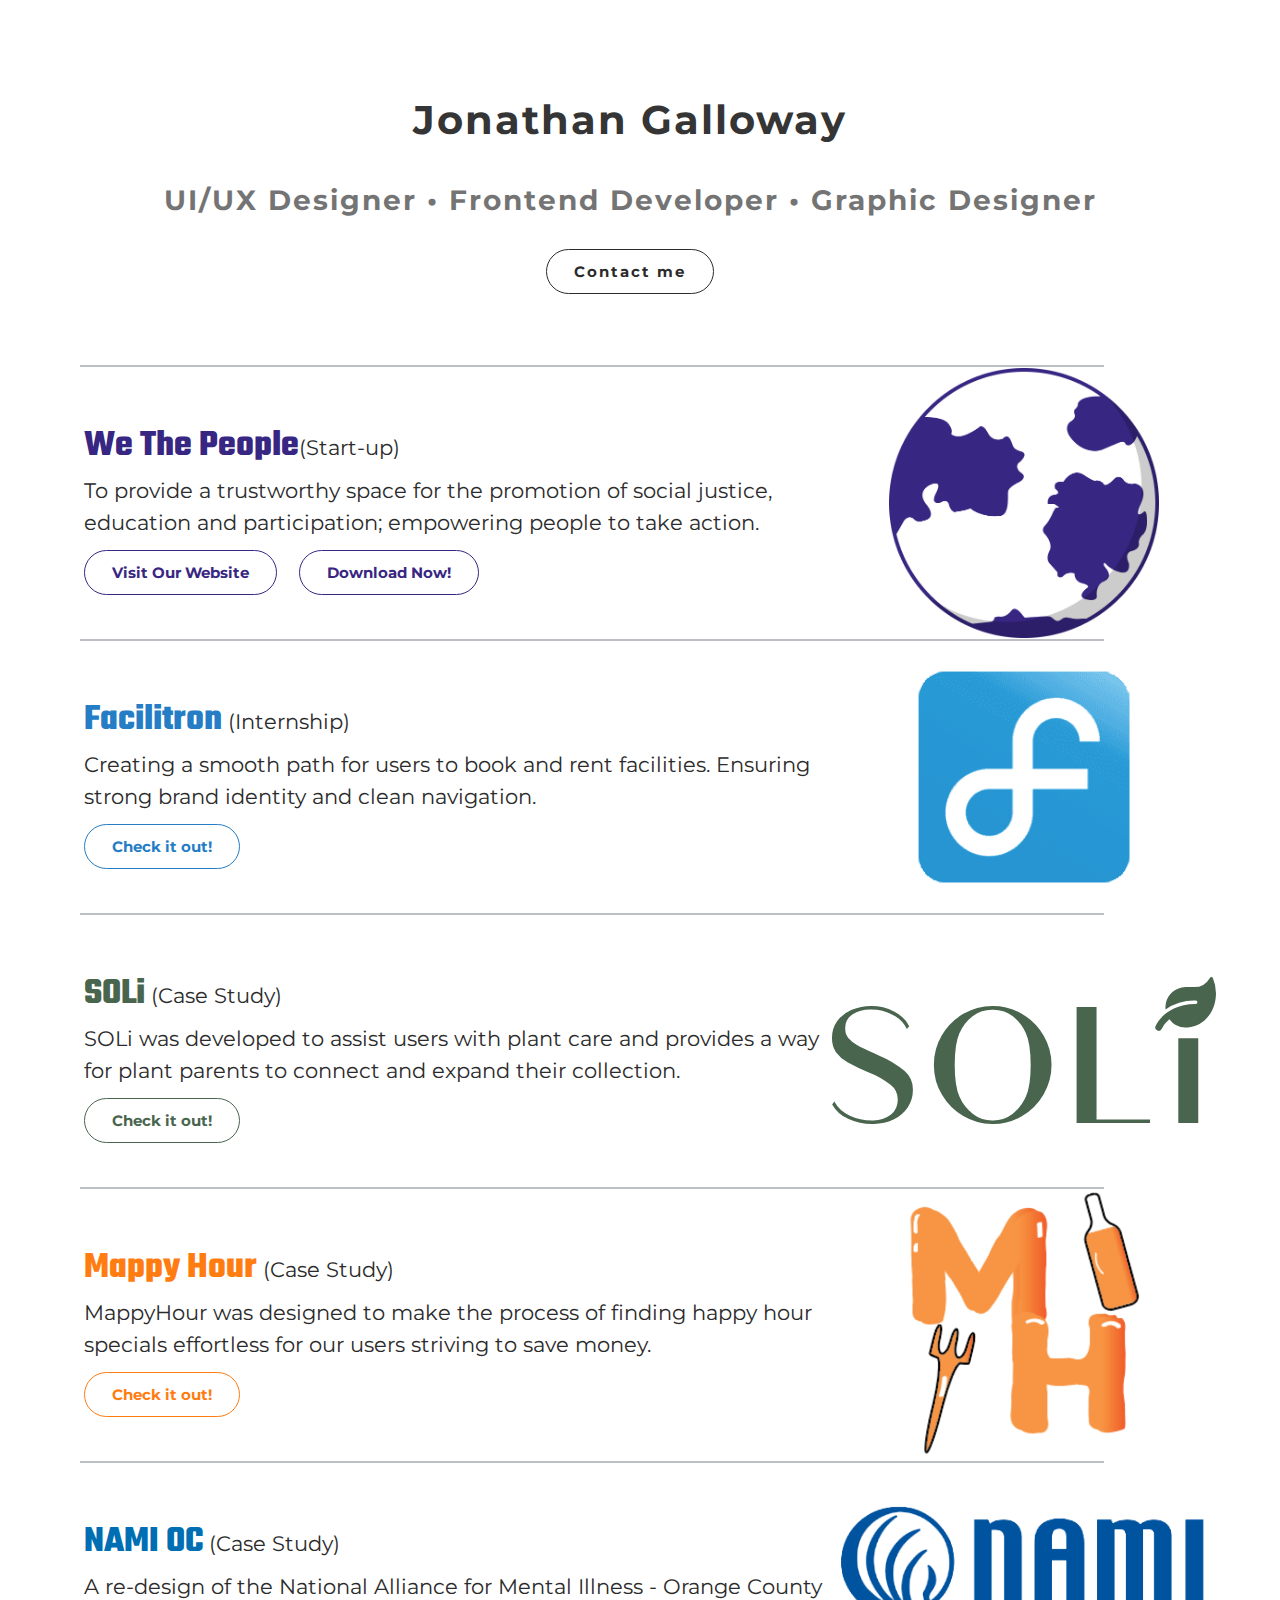
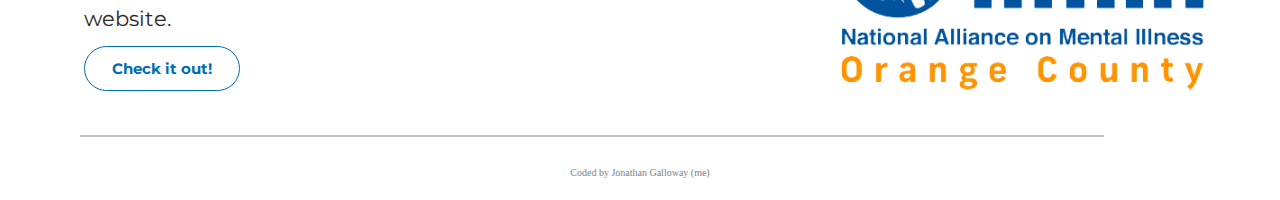
==== commit 55b3f8a1: "Redo Home Page" ====
--- a/index.html
+++ b/index.html
@@ -7,7 +7,7 @@
     <link href="css/style.css" type="text/css" rel="stylesheet">
     <meta name="viewport" content="width=device-width, initial-scale=1">
     <link href="https://fonts.googleapis.com/css?family=Montserrat|Teko&display=swap" rel="stylesheet">
-    <title>JsG Portfolio</title>
+    <title>Jonathan Galloway • Portfolio</title>
 </head>
 
 <script src="https://ajax.googleapis.com/ajax/libs/jquery/3.4.1/jquery.min.js"></script>
@@ -15,87 +15,89 @@
 
 <body>
     <div class='header'>
-        <div class="container">
-            <span class="text1">J</span>
-            <span class="text2">S</span>
-            <span class="text3">G</span>
-        </div>
         <div class="personal">
-            Hello!
-            <br><br>My name is Jonathan S. Galloway, but you can call me Jack.
-            <br><br>I am a hard working and dedicated UX/UI Designer with working knowledge in front end coding. I have
-            a BA in Psychology and have completed a UX/UI Bootcamp. In my free time I enjoy kayaking, learning to code
-            Python, and working on my car.
-            <br><br>
-            <strong>UX:</strong> A/B User testing, Interviews, Surveys, Storyboarding, Affinity Diagrams<br>
-            <strong>UI:</strong> Adobe: Photoshop, Illustrator, InDesign, Premiere, XD; Sketch; InVision<br>
-            <strong>Coding:</strong> HTML5; CSS; JavaScript; jQuery; Bootstrap; Webflow; Python3
-            <br><br>
-            <a href="mailto:j13galloway@gmail.com" target="_blank" rel="noopener noreferrer" class="button"
-                id="contact">Contact me</a>
+            <h1>Jonathan Galloway</h1>
+            <h3>UI/UX Designer • Frontend Developer • Graphic Designer</h3>
+            <a href="mailto:j13galloway@gmail.com" target="_blank" rel="noopener noreferrer" class="button">Contact
+                me</a>
         </div>
     </div>
 
-    <div class="showcase2">
-        <div class="gridImg2"><a href="facilitron/facilitron.html"><img class="showHiFi"
-                    src="facilitron/images/small_logo.png"></a>
+    <div class="line"></div>
+    <div class="showcase">
+        <div class="gridImg"><img class="showHiFi" src="wethepeople/images/wtp_logo.png"></a>
         </div>
-        <div class="gridText2">
-            <div><span class="showHeading" style="color: #257dc5;">Facilitron</span>  (Internship)</div>
-            <p>Creating a smooth path for users to book and rent facilities. Ensuring strong brand identity and a
-                friendly navigation.</p>
-            <div><a href="facilitron/facilitron.html">Check it out!</a></div>
+        <div class="gridText">
+            <div><span class="showHeading" style="color: #382683;">We The People</span>(Start-up)</div>
+            <p>To provide a trustworthy space for the promotion of social justice, education and participation;
+                empowering people to take action.</p>
+            <div><a class="button" style="margin-right: 16px; color: #382683; border-color: #382683;" target="_blank"
+                    href="https://wethepeople-justice.com/">Visit Our Website</a>
+                <a class="button" style="margin-right: 16px; color: #382683; border-color: #382683;" target="_blank"
+                    href="https://bit.ly/wtpjustice">Download Now!</a>
+            </div>
         </div>
     </div>
-    <hr />
+    <div class="line"></div>
+
+    <div class="showcase">
+        <div class="gridImg"><img class="showHiFi" src="facilitron/images/small_logo.png"></a>
+        </div>
+        <div class="gridText">
+            <div><span class="showHeading" style="color: #257dc5;">Facilitron</span> (Internship)</div>
+            <p>Creating a smooth path for users to book and rent facilities. Ensuring strong brand identity and clean
+                navigation.</p>
+            <div><a class="button" style="margin-right: 16px; color: #257dc5; border-color: #257dc5;"
+                    href="facilitron/facilitron.html">Check it out!</a></div>
+        </div>
+    </div>
+    <div class="line"></div>
 
     <div class="showcase" id="solilink">
-        <div class="gridImg"><a href="Soli/soli.html"><img class="showHiFi" src="Soli/images/logo.svg"></a>
+        <div class="gridImg"><img class="showHiFi" src="Soli/images/logo.svg"></a>
         </div>
         <div class="gridText">
-            <div><span class="showHeading" style="color: #49654E;">SOLi</span>  (Case Study)</div>
+            <div><span class="showHeading" style="color: #49654E;">SOLi</span> (Case Study)</div>
             <p>SOLi was developed to assist users with plant care and provides a way for plant parents to connect and
                 expand their collection.</p>
-            <div><a href="Soli/soli.html">Check it out!</a></div>
+            <div><a class="button" style="margin-right: 16px; color: #49654E; border-color: #49654E;"
+                    href="Soli/soli.html">Check it out!</a></div>
         </div>
     </div>
-    <div id="move">
-        <hr />
-    </div>
+    <div class="line"></div>
 
-    <div class="showcase2">
-        <div class="gridImg2"><a href="MappyHour/index.html"><img class="showHiFi"
-                    src="MappyHour/images/mappyLogo.svg"></a>
+
+    <div class="showcase">
+        <div class="gridImg"><img class="showHiFi" src="MappyHour/images/mappyLogo.png"></a>
         </div>
-        <div class="gridText2">
-            <div><span class="showHeading" style="color: #ff7c11;">Mappy Hour</span>  (Case Study)</div>
+        <div class="gridText">
+            <div><span class="showHeading" style="color: #ff7c11;">Mappy Hour</span> (Case Study)</div>
             <p>MappyHour was designed to make the process of finding happy hour specials effortless for our users
                 striving to save money.
             </p>
-            <div><a href="MappyHour/index.html">Check it out!</a></div>
+            <div><a class="button" style="margin-right: 16px; color: #ff7c11; border-color: #ff7c11;"
+                    href="MappyHour/index.html">Check it out!</a></div>
         </div>
     </div>
-    <hr />
+    <div class="line"></div>
 
 
     <div class="showcase">
-        <div class="gridImg"><a href="NAMI/nami.html"><img class="showHiFi" src="NAMI/images/nami_logo.png"></a>
+        <div class="gridImg"><img class="showHiFi" src="NAMI/images/nami_logo.png"></a>
         </div>
         <div class="gridText">
-            <div><span class="showHeading" style="color: #006EB3;">NAMI OC</span>  (Case Study)</div>
+            <div><span class="showHeading" style="color: #006EB3;">NAMI OC</span> (Case Study)</div>
             <p>A re-design of the National Alliance for Mental Illness - Orange County website.
             </p>
-            <div><a href="NAMI/nami.html">Check it out!</a></div>
+            <div><a class="button" style="margin-right: 16px; color: #006EB3; border-color: #006EB3;"
+                    href="NAMI/nami.html">Check it out!</a></div>
         </div>
     </div>
+    <div class="line"></div>
 
 
     <footer id="footer">
-        <div class="footerMobile"><a href="#">Home</a></div>
-        <div class="footerMobile"><a href="Soli/soli.html">SOLi</a></div>
-        <div class="footerMobile"><a href="MappyHour/index.html">Mappy Hour</a></div>
-        <div class="footerMobile"><a href="NAMI/nami.html">NAMI OC</a></div>
-        <div class="footerMobile"><a href="../facilitron/facilitron.html">Facilitron</a></div>
+        Coded by Jonathan Galloway (me)
     </footer>
 
 </body>
--- a/css/style.css
+++ b/css/style.css
@@ -1,8 +1,6 @@
 body {
     font-family: 'Montserrat', sans-serif;
     color: #2b2b2b;
-    opacity: 1;
-    transition: 2s opacity;
     font-size: 16pt;
     background-color: white;
 }
@@ -11,118 +9,67 @@
     scroll-behavior: smooth;
 }
 
+h1 {
+    font-weight: bold;
+    padding: 16px;
+    opacity: 95%;
+}
+
 h2 {
     display: inline !important;
 }
 
+h3 {
+    font-weight: bold;
+    padding: 16px;
+    padding-bottom: 32px;
+    opacity: 65%;
+}
+
 .header{
     width: auto;
-    height: 60vh;
+    height: auto;
     display: grid;
     padding: 0 20px 0 0;
-    grid-template-rows: 60vh;
-    grid-template-columns: 1fr 1fr;
-    grid-template-areas: 
-    "logo info";
     align-items: center;
-    background-image: linear-gradient(to right, #00336d, #466991, #dee9f8, #ffffff, #ffffff);
-    align-items: center;
-    border-bottom: 3px solid #1a1a1a;
-}
-
-.bigWord{
-    font-size: 555pt;
-    color: #1a1a1a;
-    font-family: 'Teko', sans-serif;
-    padding: 20px;
+    margin: 80px 0 80px 0;
 }
 
 .button{
+    position: relative;
+    margin: 0 auto;
+    padding: .8em 1.8em;
+    border: 0;
+    border-radius: 30px;
     text-align: center;
-    font-weight: bolder;
-    padding: 10px 26px 10px 26px;
-    max-width: 250px;
-    margin: 10px 0 10px 0;
-    width: auto;
-    height: auto;
-    transition: all .2s ease-in-out;
-}
-
-.button:hover { transform: scale(1.1); }
-
-#contact{
-    background-color: #00499C;
-    color: white;
+    background-color: white;
+    font-family: 'Montserrat', sans-serif;
+    font-size: 15px;
+    font-weight: 700;
+    color: #2b2b2b;
+    border: solid 1px #2b2b2b;
+    transform: all .2s ease-in-out;
+}
+
+.button:hover {
+    transform: scale(1.1);
     text-decoration: none;
 }
 
+.personal{
+    font-size: 2vh;
+    text-align: center;
+    letter-spacing: 2px;
+}
+
 a {
-    color: #00499C;
+    color: #2b2b2b;
 }
 
 a:hover{
-    color: rgb(0, 52, 112);
-}
-
-.personal{
-    grid-area: info;
-    opacity: 0;
-    color: #1a1a1a;
-    font-size: 16pt;
-    animation: info 2s 1;
-    animation-fill-mode: forwards;
-    animation-delay: 2.5s;
-}
-
-@keyframes info{
-    0%{
-        opacity: 0;
-    }
-    100%{
-        opacity: 100%;
-    }
-}
-
-.box{
-    position: absolute;
-    top: 85%;
-    left: 50%;
-    transform: translate(-50%, -50%)
-}
-
-.box span{
-    display: block;
-    width: 30px;
-    height: 30px;
-    opacity: 0;
-    border-bottom: 2px solid #000000;
-    border-right: 2px solid #000000;
-    transform: rotate(45deg);
-    margin: -10px;
-    animation: animate 2s infinite;
-    animation-delay: 7s;
-}
-.box span:nth-child(2){
-    animation-delay: 6.8s;
-}
-.box span:nth-child(3){
-    animation-delay: 6.6s;
-}
-
-@keyframes animate{
-    0%{
-        opacity: 0;
-        transform: rotate(45deg) translate(-20px,-20px);
-    }
-    50%{
-        opacity: 1;
-    }
-    100%{
-        opacity: 0;
-        transform: rotate(45deg) translate(20px,20px);
-    }
-}
-
+    color: #585858;
+    text-decoration: none;
+}
 
 .container{
     width: auto;
@@ -131,83 +78,11 @@
 }
 
 .container span{
-    color: #ffffff;
+    color: #fff;
     display: inline-block;
 }
 
-.text1{
-    animation: text 2s 1;
-    opacity: 0;
-    animation-fill-mode: forwards;
-    font-size: 30vw;
-    color: #ffffff;
-    font-family: 'Teko', sans-serif;
-}
-
-.text2{
-    animation: text 2s 1;
-    opacity: 0;
-    animation-fill-mode: forwards;
-    font-size: 30vw;
-    color: #ffffff;
-    font-family: 'Teko', sans-serif;
-    animation-delay: 0.33s;
-}
-
-.text3{
-    animation: text 2s 1;
-    opacity: 0;
-    animation-fill-mode: forwards;
-    font-size: 30vw;
-    color: #ffffff;
-    font-family: 'Teko', sans-serif;
-    animation-delay: 0.66s;
-}
-
-@keyframes text{
-    0%{
-        opacity: 0;
-        color: #00336d;
-        transform: translate(300%,0);
-    }
-    69%{
-        opacity: 100%;
-        color:#00336d;
-    }
-    70%{
-        color:#00336d;
-        opacity: 100%;
-        transform: translate(300%,0);
-    }
-    100%{
-        opacity: 100%;
-        transform: translate(0,0);
-    }
-    
-}
-
 .showcase{
-    margin: 0 5% 0 5%;
-    display: grid;
-    grid-template-columns: 1fr 1fr 1fr;
-    grid-template-rows: 20vw;
-    grid-template-areas: 
-    "pic txt txt";
-    align-items: center;
-}
-
-.gridImg{
-    display: grid;
-    grid-area: pic;
-}
-
-.gridText{
-    padding-left: 20px;
-    display: grid;
-    grid-area: txt;
-}
-
-.showcase2{
     margin: 0 5% 0 5%;
     display: grid;
     grid-template-columns: 1fr 1fr 1fr;
@@ -217,19 +92,19 @@
     align-items: center;
 }
 
-.gridImg2{
+.gridImg{
     display: grid;
     grid-area: pic2;
 }
 
-.gridText2{
+.gridText{
     padding-left: 20px;
     display: grid;
     grid-area: txt2;
 }
 
 .showHeading{
-    color: #00499C;
+    color: #fff;
     font-weight: bold;
     font-size: 28pt;
     font-family: 'Teko', sans-serif;
@@ -244,15 +119,12 @@
     width: 30vw;
 }
 
-hr {
-    display: flex;
-    justify-items: flex-start;
-    height: 1px;
-    border: 0;
-    border-top: 2px solid #1a1a1a;
-    margin: 1em 0;
-    padding: 0;
-    width: 80vw;
+.line {
+    content: "";
+    width: 80%;
+    border-bottom: 2px solid #7A828A;
+    opacity: 50%;
+    margin: 8px 80px;
 }
 
 #move {
@@ -266,9 +138,10 @@
     align-content: center;
     justify-items: center;
     height: auto;
+    font-size: 10px;
+    font-weight: 500;
     padding: 20px;
-    background-color: rgb(75, 75, 75);
-    color: white;
+    color: #7A828A;
     font-family: Georgia, 'Times New Roman', Times, serif;
 }
 
@@ -283,18 +156,12 @@
 
 
 
-
-
-
-
-@media only screen and (max-width: 750px) {
+@media only screen and (max-width: 1000px) {
 
     body {
         font-family: 'Montserrat', sans-serif;
         color: #2b2b2b;
-        opacity: 1;
-        transition: 2s opacity;
-        font-size: 14pt;
+        font-size: 16pt;
         background-color: white;
     }
     
@@ -302,167 +169,82 @@
         scroll-behavior: smooth;
     }
     
+    h1 {
+        font-weight: bold;
+        padding: 16px;
+        opacity: 95%;
+    }
+    
+    h2 {
+        display: inline !important;
+    }
+    
+    h3 {
+        font-weight: bold;
+        font-size: 15pt;
+        padding: 16px;
+        padding-bottom: 32px;
+        opacity: 65%;
+    }
+    
     .header{
         width: auto;
-        height: 110vh;
+        height: auto;
         display: grid;
-        padding: 0 20px 0 20px;
-        grid-template-rows: 30vh 60vh;
-        grid-template-columns: auto;
-        grid-template-areas: 
-        "logo"
-        "info";
+        padding: 0 20px 0 0;
         align-items: center;
-        background-image: linear-gradient(to bottom, #00336d, #8aa5c5, #ffffff, #ffffff, #ffffff);
-        align-items: center;
-        border-bottom: 3px solid #1a1a1a;
-    }
-    
-    .bigWord{
-        font-size: 555pt;
-        color: #1a1a1a;
-        font-family: 'Teko', sans-serif;
-        padding: 0 0 16px 0;
+        margin: 50px 0 50px 0;
     }
     
     .button{
+        position: relative;
+        margin: auto;
+        border: 0;
+        border-radius: 30px;
         text-align: center;
-        font-weight: bolder;
-        padding: 10px 26px 10px 26px;
-        max-width: 250px;
-        margin: 10px 0 10px 0;
+        background-color: white;
+        font-family: 'Montserrat', sans-serif;
+        font-size: 15px;
+        font-weight: 700;
+        color: #2b2b2b;
+        border: solid 1px #2b2b2b;
+        transform: all .2s ease-in-out;
+        white-space: nowrap;
+    }
+    
+    .button:hover {
+        transform: scale(1.1);
+        text-decoration: none;
+    }
+    
+    .personal{
+        font-size: 2vh;
+        text-align: center;
+        letter-spacing: 2px;
+    }
+    
+    a {
+        color: #64696E;
+    }
+    
+    a:hover{
+        color: #64696E;
+        text-decoration: none;
+    }
+    
+    .container{
         width: auto;
         height: auto;
-        transition: all .2s ease-in-out;
-    }
-    
-    .button:hover { transform: scale(1.1); }
-    
-    #contact{
-        background-color: #00499C;
-        color: white;
-        text-decoration: none;
-    }
-    
-    a {
-        color: #00499C;
-    }
-    
-    a:hover{
-        color: rgb(0, 52, 112);
-    }
-    
-    .personal{
-        grid-area: info;
-        opacity: 0;
-        color: #1a1a1a;
-        font-size: 16pt;
-        margin-top: 15vh;
-        animation: info 2s 1;
-        animation-fill-mode: forwards;
-        animation-delay: 2.5s;
-    }
-    
-    @keyframes info{
-        0%{
-            opacity: 0;
-        }
-        100%{
-            opacity: 100%;
-        }
-    }
-    
-    
-    .container{
-        width: auto;
         grid-area: logo;
-        padding-top: 80px;
     }
     
     .container span{
-        color: #ffffff;
+        color: #2b2b2b;
         display: inline-block;
     }
     
-    .text1{
-        animation: text 3s 1;
-        opacity: 0;
-        animation-fill-mode: forwards;
-        font-size: 50vw;
-        color: #ffffff;
-        font-family: 'Teko', sans-serif;
-    }
-    
-    .text2{
-        animation: text 3s 1;
-        opacity: 0;
-        animation-fill-mode: forwards;
-        font-size: 50vw;
-        color: #ffffff;
-        font-family: 'Teko', sans-serif;
-        animation-delay: 0.2s;
-    }
-    
-    .text3{
-        animation: text 3s 1;
-        opacity: 0;
-        animation-fill-mode: forwards;
-        font-size: 50vw;
-        color: #ffffff;
-        font-family: 'Teko', sans-serif;
-        animation-delay: 0.4s;
-    }
-    
-    @keyframes text{
-        0%{
-            opacity: 0;
-            color:#00336d;
-            transform: translate(0, 200px);
-        }
-        40%{
-            opacity: 100%;
-        }
-        60%{
-            opacity: 100%;
-            transform: translate(0,0);
-        }
-        70%{
-            opacity: 100%;
-            transform: translate(0,0);
-        }
-        100%{
-            opacity: 100%;
-            transform: translate(0,0);
-        }
-        
-    }
-    
     .showcase{
-        margin: 3% 5% 3% 5%;
-        display: grid;
-        grid-template-columns: auto;
-        grid-template-rows: auto;
-        grid-template-areas: 
-        "pic"
-        "txt";
-        align-items: center;
-    }
-    
-    .gridImg{
-        display: grid;
-        padding-bottom: 15px;
-        justify-items: center;
-        grid-area: pic;
-    }
-    
-    .gridText{
-        padding-left: 20px;
-        display: grid;
-        grid-area: txt;
-    }
-    
-    .showcase2{
-        margin: 3% 5% 3% 5%;
+        margin: 0 5% 0 5%;
         display: grid;
         grid-template-columns: auto;
         grid-template-rows: auto;
@@ -470,15 +252,18 @@
         "pic2"
         "txt2";
         align-items: center;
-    }
-    
-    .gridImg2{
-        justify-items: center;
+        padding: 16px 0 16px 0;
+    }
+    
+    .gridImg{
         display: grid;
         grid-area: pic2;
-    }
-    
-    .gridText2{
+        margin-left: auto;
+        margin-right: auto;
+    }
+    
+    .gridText{
+        padding-left: 20px;
         display: grid;
         grid-area: txt2;
     }
@@ -488,22 +273,24 @@
         font-weight: bold;
         font-size: 28pt;
         font-family: 'Teko', sans-serif;
+        display: inline !important;
     }
     
     .showHiFi{
+        object-fit: contain;
+        text-align: center;
+        max-height: 30vh;
         max-width: 500px;
-        width: 70vw;
-    }
-    
-    hr {
-        display: flex;
-        justify-items: flex-start;
-        height: 1px;
-        border: 0;
-        border-top: 2px solid #1a1a1a;
-        margin: 1em 0;
-        padding: 0;
-        width: 80vw;
+        width: 30vw;
+    }
+    
+    .line {
+        content: "";
+        width: 70%;
+        margin-left: auto;
+        margin-right: auto;
+        border-bottom: 2px solid #7A828A;
+        opacity: 50%;
     }
     
     #move {
@@ -513,11 +300,14 @@
     
     #footer{
         display: flex;
-        flex-direction: column;
+        justify-content: space-around;
+        align-content: center;
+        justify-items: center;
         height: auto;
+        font-size: 10px;
+        font-weight: 500;
         padding: 20px;
-        background-color: rgb(75, 75, 75);
-        color: white;
+        color: #7A828A;
         font-family: Georgia, 'Times New Roman', Times, serif;
     }
     
@@ -530,10 +320,4 @@
         text-decoration: none;
     }
 
-    .footerMobile{
-        display: flex;
-        justify-content: center;
-        padding: 20px;
-    }
-
 }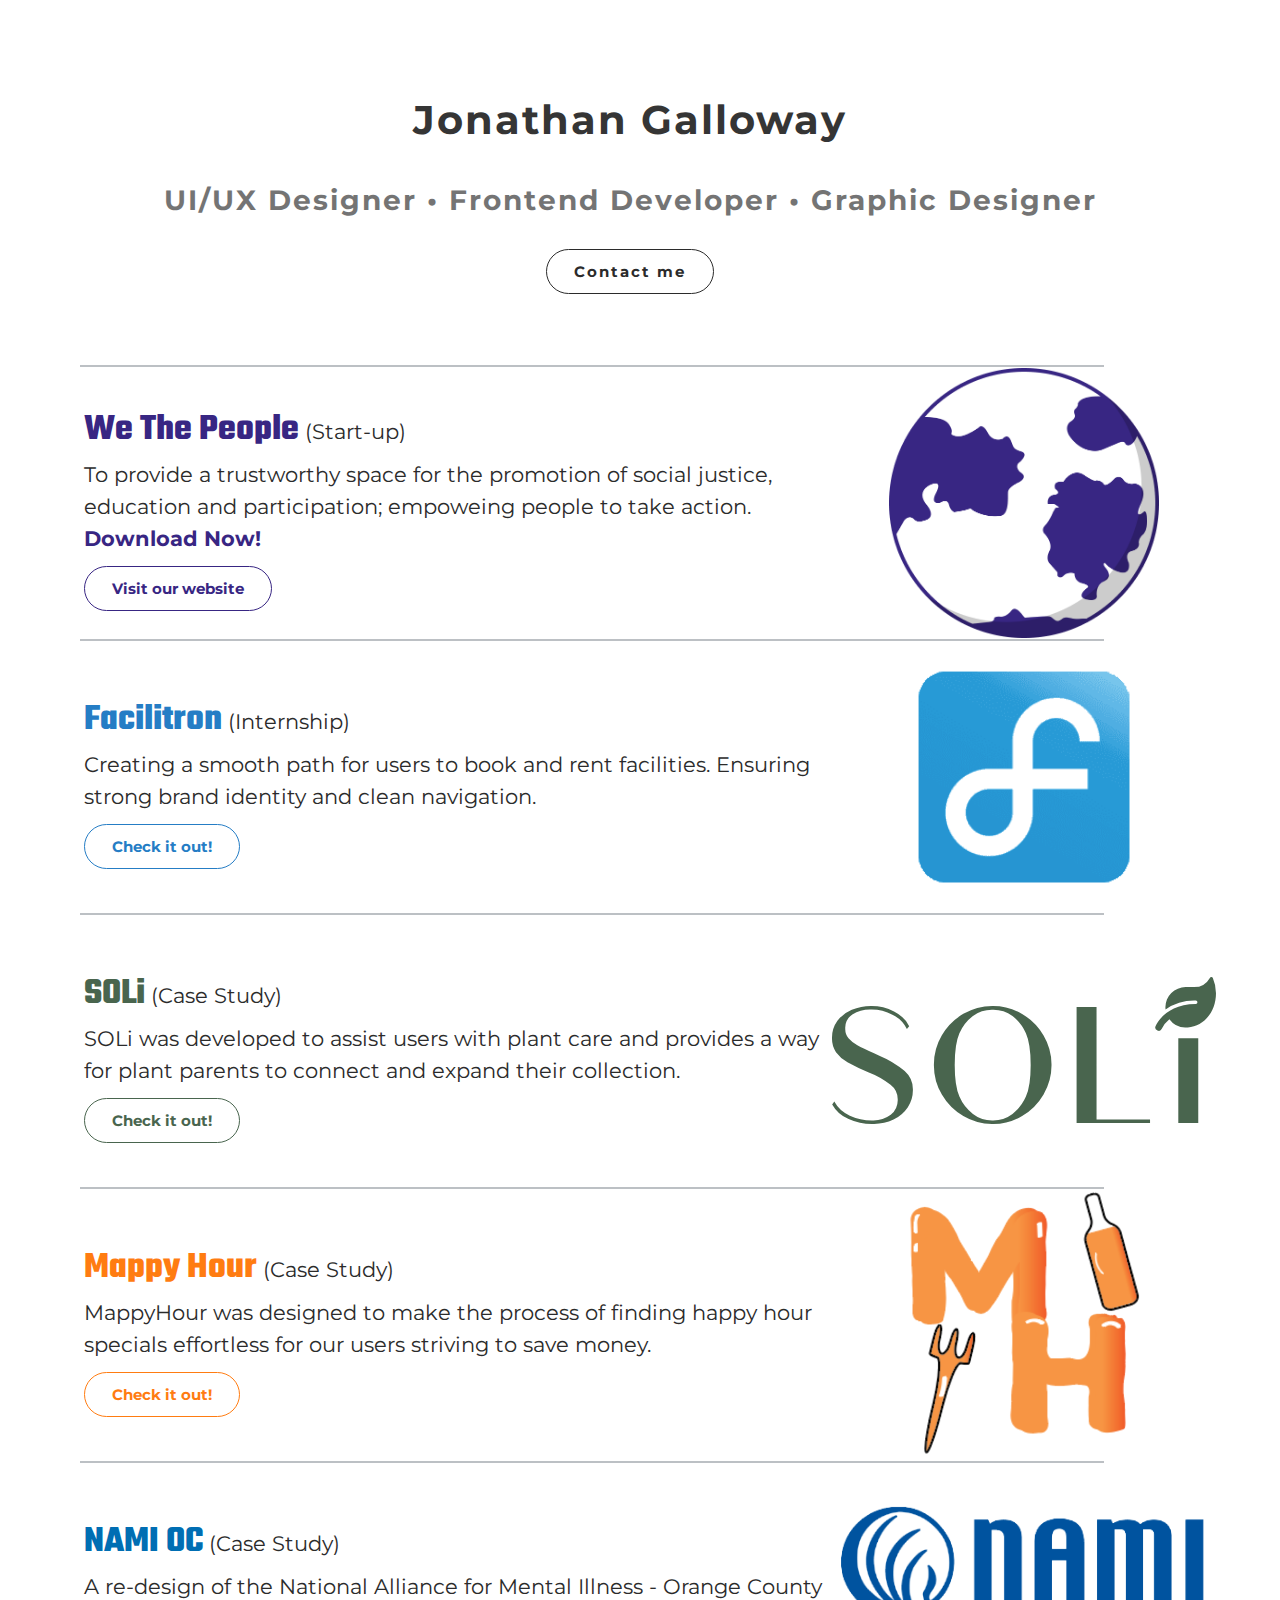
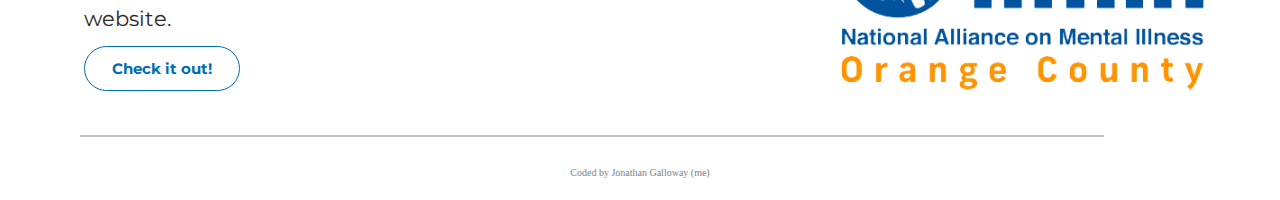
==== commit f61bd056: "Mobile hamburger added" ====
--- a/index.html
+++ b/index.html
@@ -7,6 +7,7 @@
     <link href="css/style.css" type="text/css" rel="stylesheet">
     <meta name="viewport" content="width=device-width, initial-scale=1">
     <link href="https://fonts.googleapis.com/css?family=Montserrat|Teko&display=swap" rel="stylesheet">
+    <link rel="icon" href="images/JsG Logo.png">
     <title>Jonathan Galloway • Portfolio</title>
 </head>
 
@@ -28,13 +29,14 @@
         <div class="gridImg"><img class="showHiFi" src="wethepeople/images/wtp_logo.png"></a>
         </div>
         <div class="gridText">
-            <div><span class="showHeading" style="color: #382683;">We The People</span>(Start-up)</div>
+            <div><span class="showHeading" style="color: #382683;">We The People</span> (Start-up)</div>
             <p>To provide a trustworthy space for the promotion of social justice, education and participation;
-                empowering people to take action.</p>
-            <div><a class="button" style="margin-right: 16px; color: #382683; border-color: #382683;" target="_blank"
-                    href="https://wethepeople-justice.com/">Visit Our Website</a>
-                <a class="button" style="margin-right: 16px; color: #382683; border-color: #382683;" target="_blank"
-                    href="https://bit.ly/wtpjustice">Download Now!</a>
+                empoweing people to take action.
+                <br><a style="color: #382683; font-weight: 700;" target="_blank" href="https://bit.ly/wtpjustice">Download Now!</a>
+            </p>
+            <div><a class="button" target="_blank" style="margin-right: 8px; color: #382683; border-color: #382683;"
+                    href="https://wethepeople-justice.com/">Visit our website</a>
+
             </div>
         </div>
     </div>
@@ -47,8 +49,9 @@
             <div><span class="showHeading" style="color: #257dc5;">Facilitron</span> (Internship)</div>
             <p>Creating a smooth path for users to book and rent facilities. Ensuring strong brand identity and clean
                 navigation.</p>
-            <div><a class="button" style="margin-right: 16px; color: #257dc5; border-color: #257dc5;"
-                    href="facilitron/facilitron.html">Check it out!</a></div>
+            <div><a class="button" style="color: #257dc5; border-color: #257dc5;"
+                    href="facilitron/facilitron.html">Check
+                    it out!</a></div>
         </div>
     </div>
     <div class="line"></div>
--- a/css/style.css
+++ b/css/style.css
@@ -195,10 +195,17 @@
         align-items: center;
         margin: 50px 0 50px 0;
     }
+
+    .mobileButton{
+        display: flex;
+        justify-items: center;
+        align-content: flex-start;
+        max-width: 90vw;
+        border: red solid 1px;
+    }
     
     .button{
-        position: relative;
-        margin: auto;
+        margin: none;
         border: 0;
         border-radius: 30px;
         text-align: center;
@@ -210,6 +217,7 @@
         border: solid 1px #2b2b2b;
         transform: all .2s ease-in-out;
         white-space: nowrap;
+        align-self: center;
     }
     
     .button:hover {
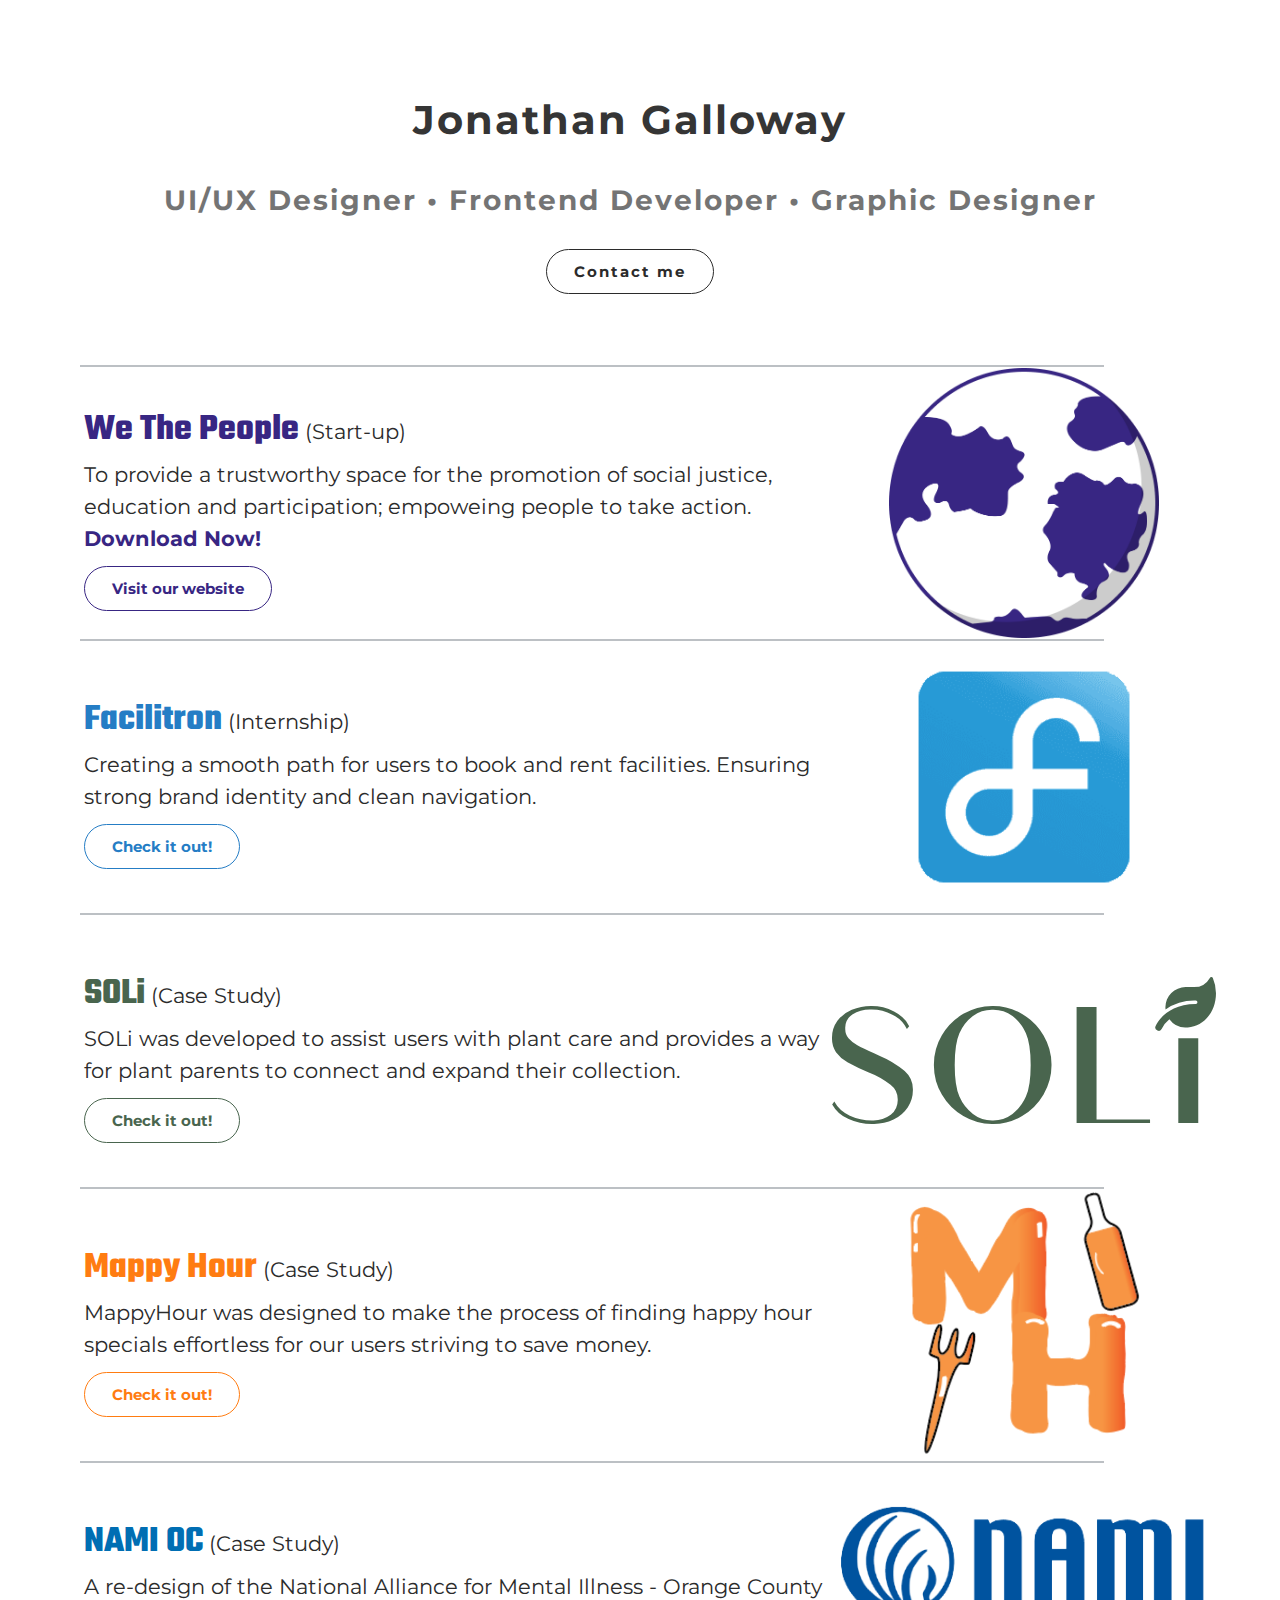
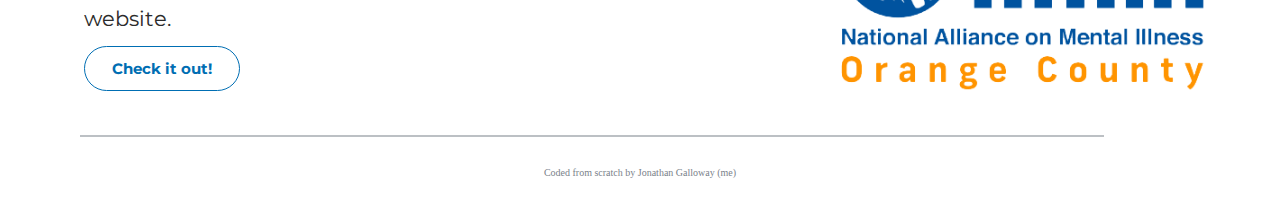
==== commit 9d204d7f: "added "from scratch"" ====
--- a/index.html
+++ b/index.html
@@ -100,7 +100,7 @@
 
 
     <footer id="footer">
-        Coded by Jonathan Galloway (me)
+        Coded from scratch by Jonathan Galloway (me)
     </footer>
 
 </body>
